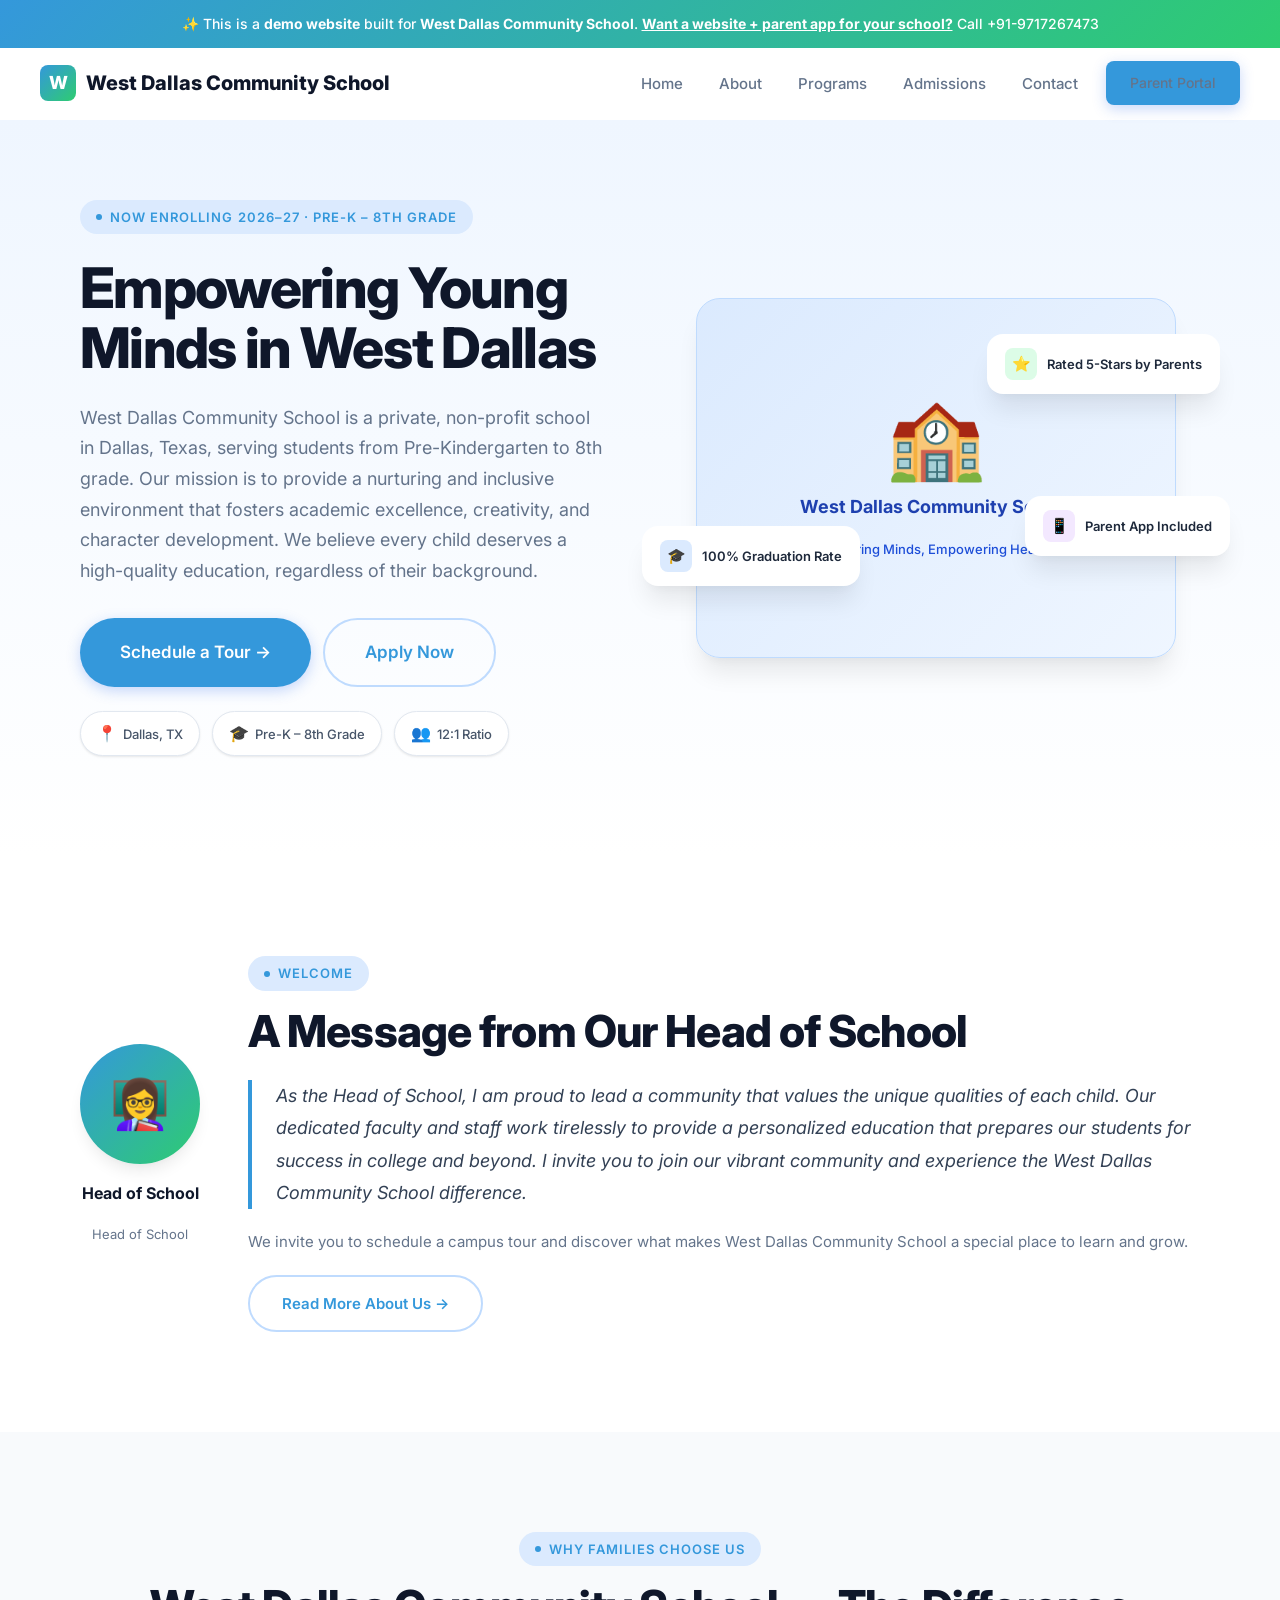
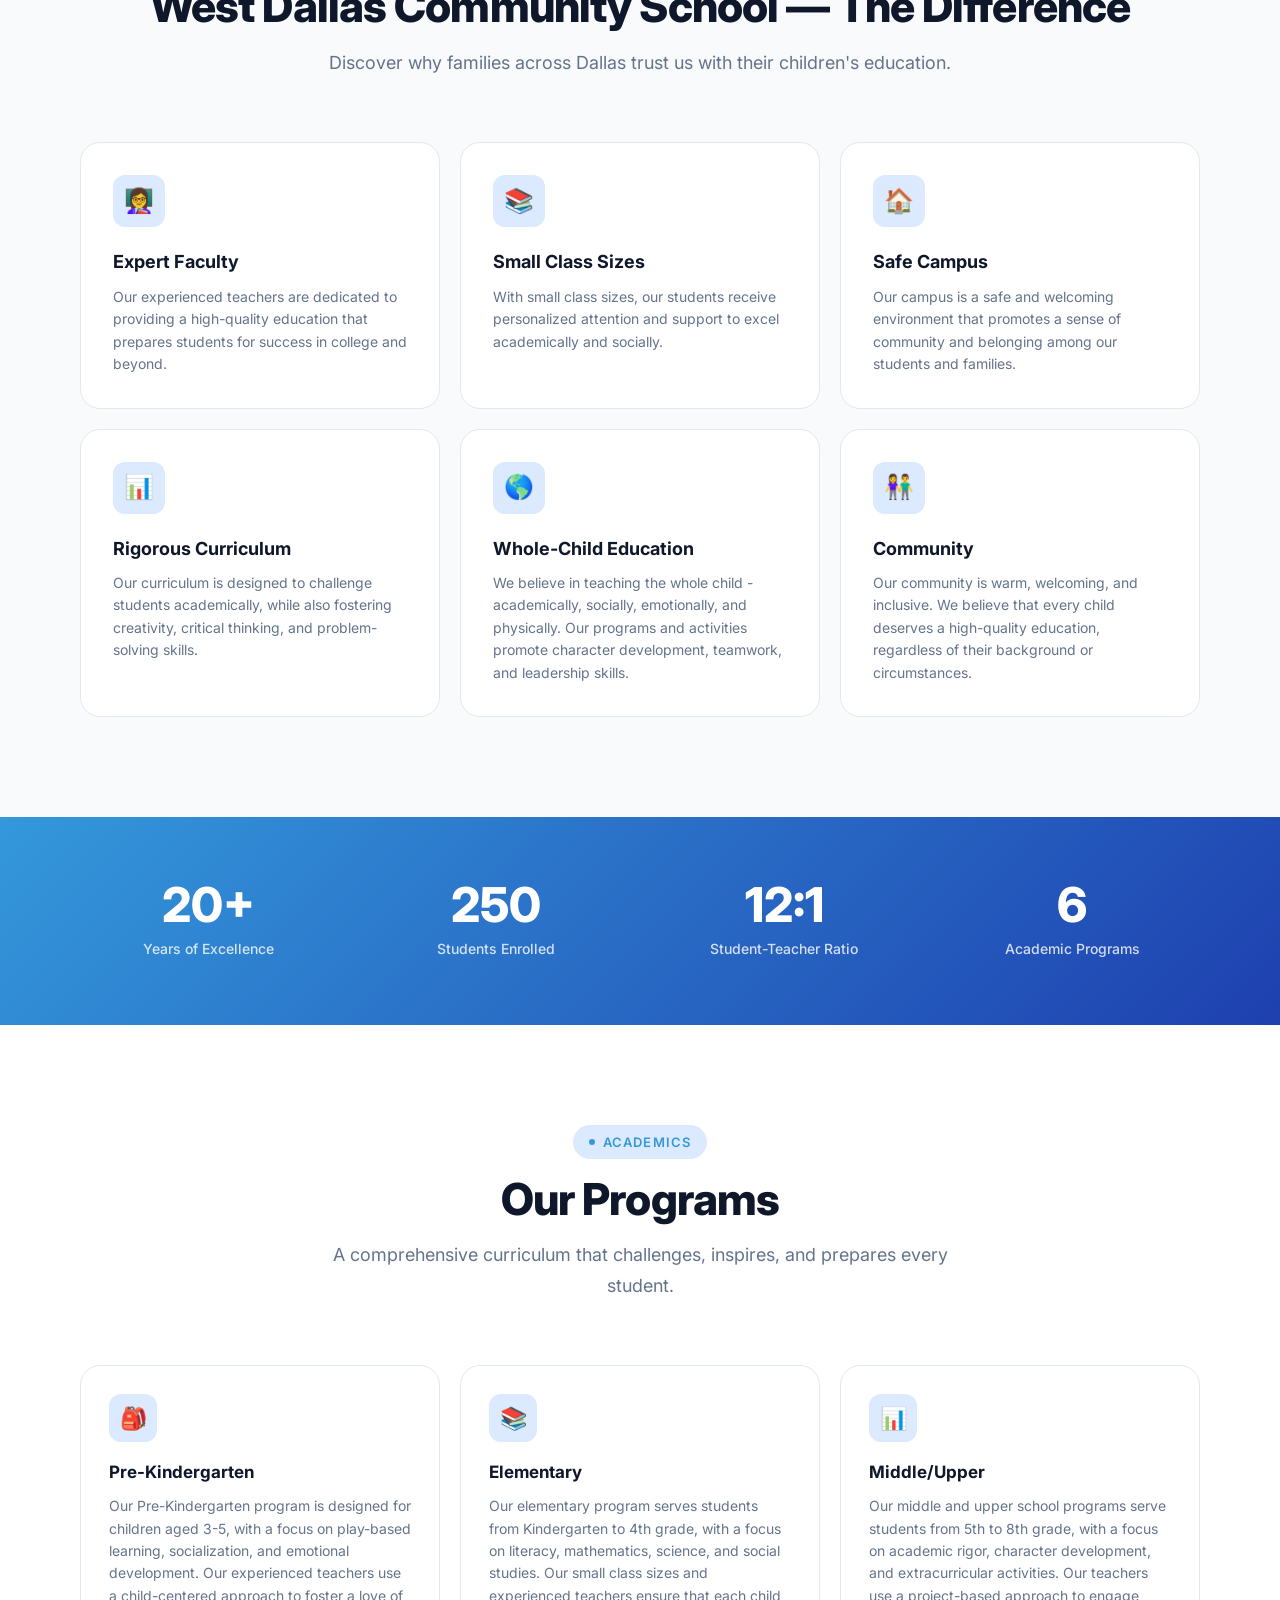
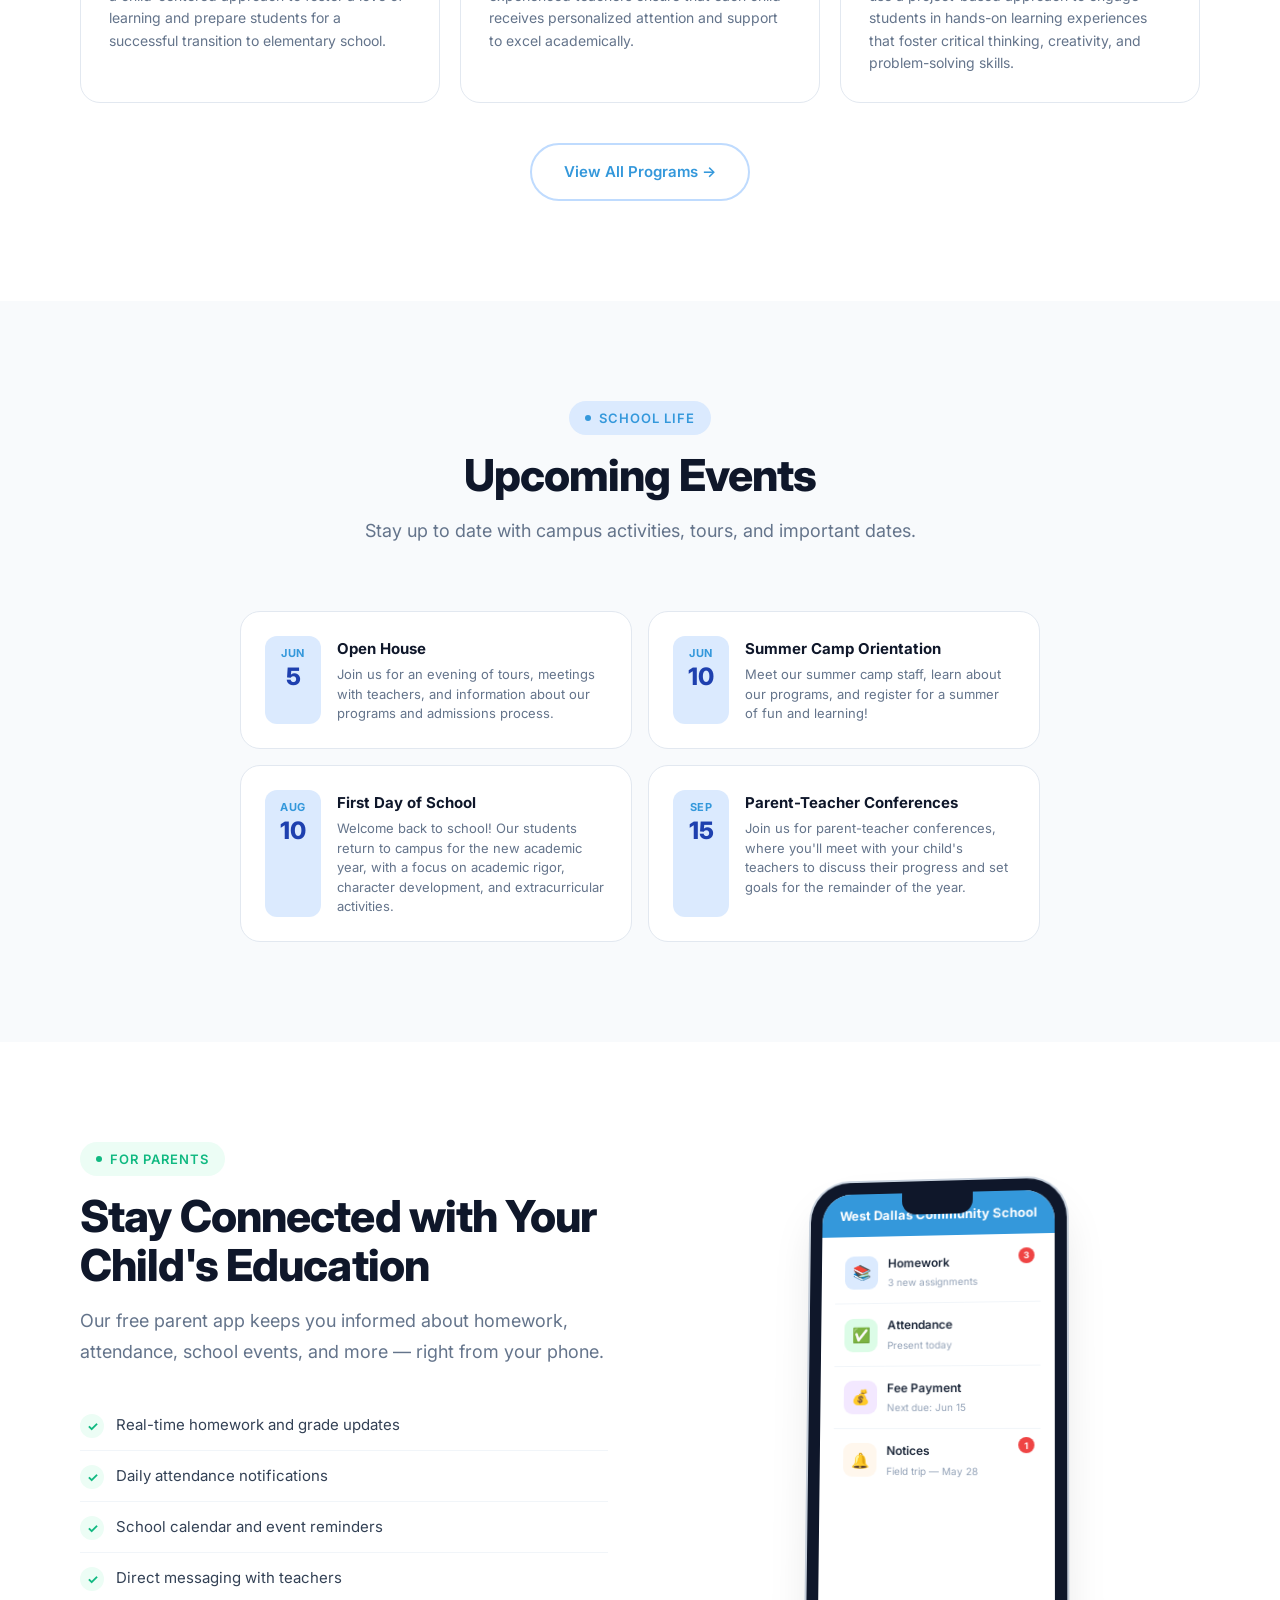
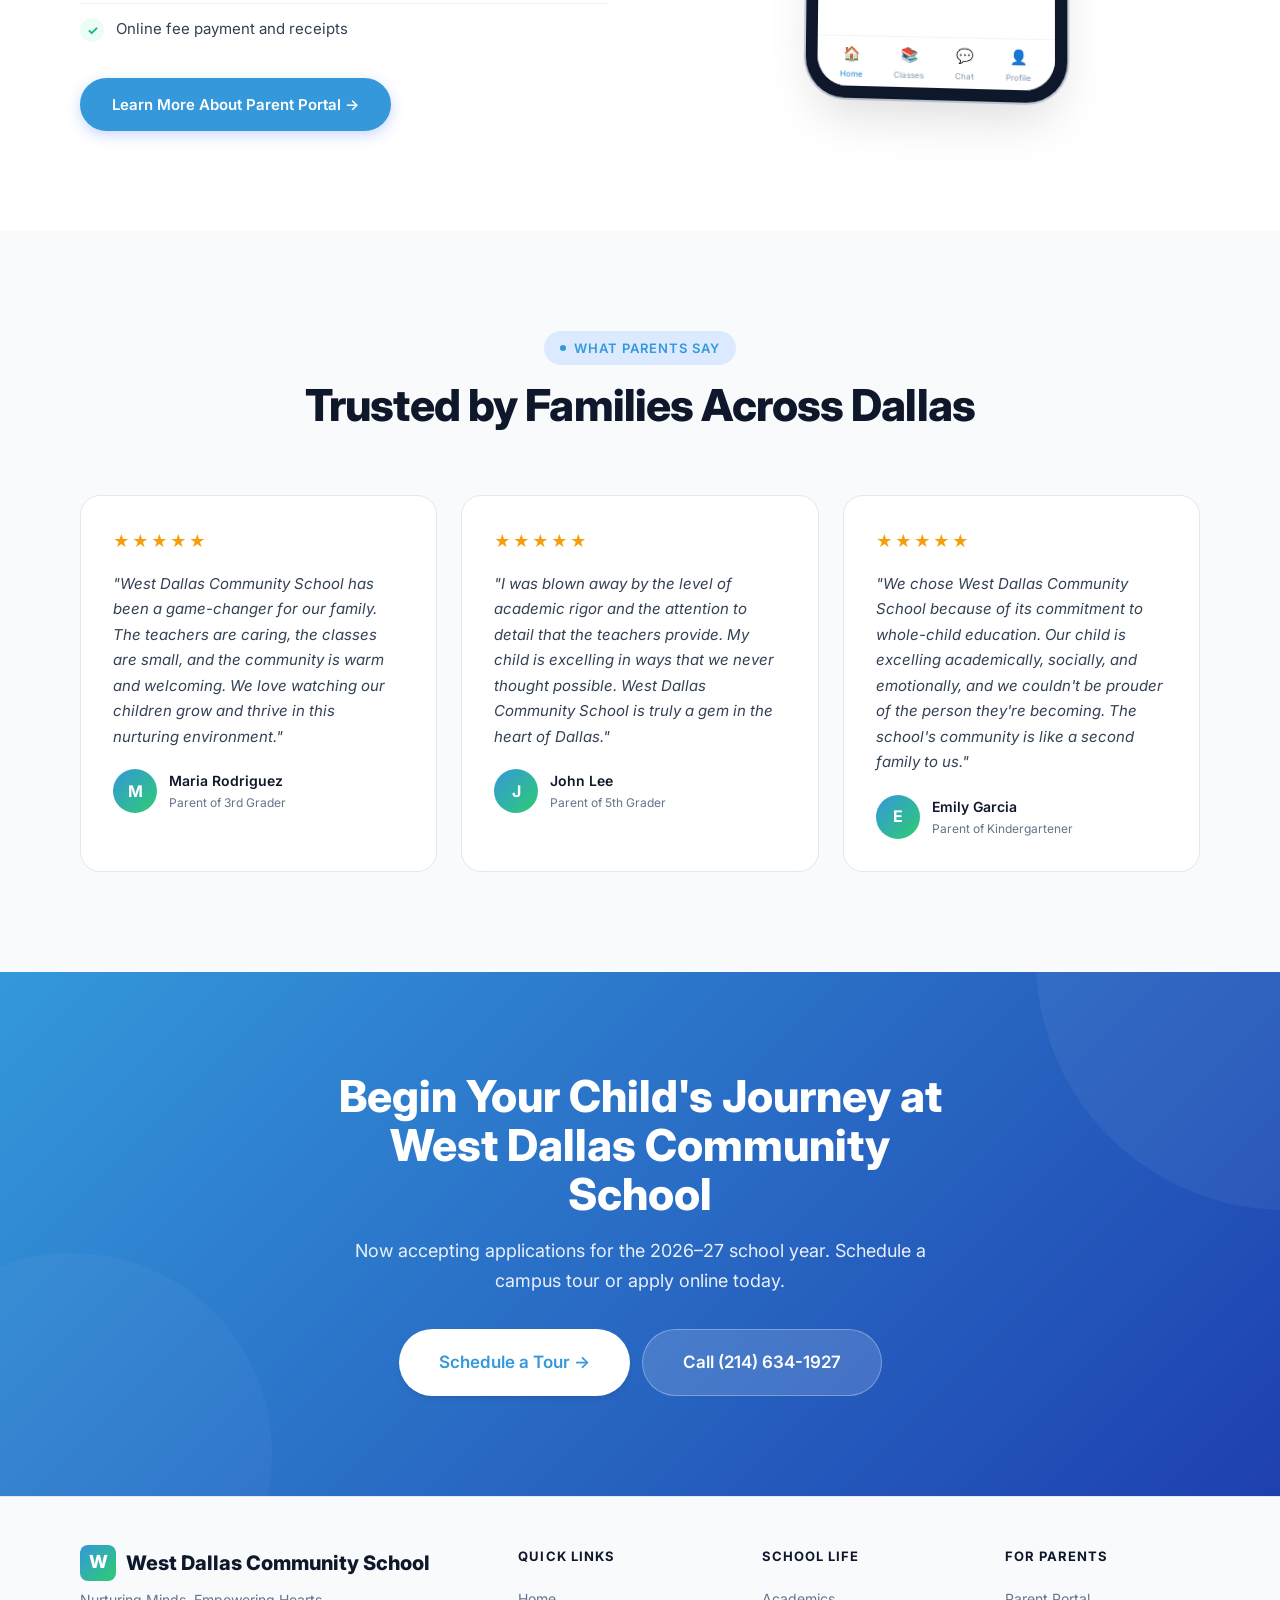
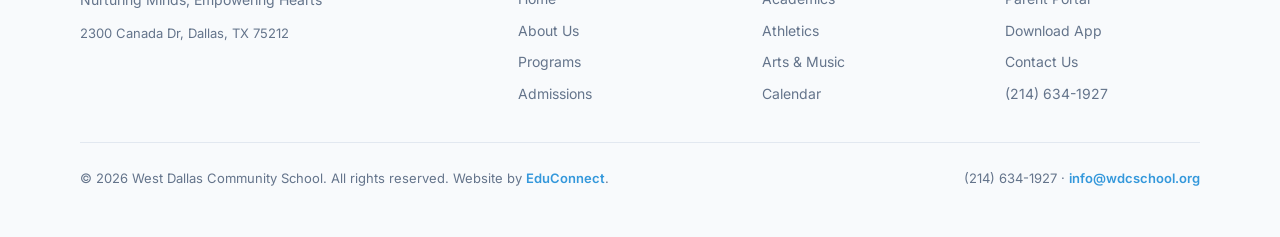
==== index.html @ 39713e59 "Initial demo site for West Dallas Community School" ====
<!DOCTYPE html><html lang="en"><head>
  <meta charset="UTF-8"><meta name="viewport" content="width=device-width,initial-scale=1.0">
  <title>Home — West Dallas Community School</title>
  <meta name="description" content="Home — West Dallas Community School, a premier school in Dallas, TX serving Pre-K – 8th Grade.">
  <meta property="og:title" content="Home — West Dallas Community School"><meta property="og:type" content="website">
  <link rel="preconnect" href="https://fonts.googleapis.com"><link rel="preconnect" href="https://fonts.gstatic.com" crossorigin>
  <link href="https://fonts.googleapis.com/css2?family=Inter:wght@400;500;600;700;800&display=swap" rel="stylesheet">
  <link rel="stylesheet" href="/styles.css"><script src="/main.js" defer></script>
</head><body><div class="demo-banner">
  ✨ This is a <strong>demo website</strong> built for <strong>West Dallas Community School</strong>.
  <a href="mailto:rajus9231@gmail.com">Want a website + parent app for your school?</a> Call +91-9717267473
</div>
<nav class="navbar">
  <a href="/" class="logo"><span class="logo-icon">W</span>West Dallas Community School</a>
  <div class="nav-links">
    <a href="/">Home</a>
    <a href="/about.html">About</a>
    <a href="/programs.html">Programs</a>
    <a href="/admissions.html">Admissions</a>
    <a href="/contact.html">Contact</a>
    <a href="/parents.html" class="btn btn-primary" style="padding:10px 24px;font-size:14px">Parent Portal</a>
  </div>
  <button class="hamburger" aria-label="Toggle menu"><span></span><span></span><span></span></button>
</nav><main>
<section class="hero"><div class="container"><div class="hero-inner">
  <div class="hero-content">
    <div class="badge animate-on-scroll mb-6">Now Enrolling 2026–27 · Pre-K – 8th Grade</div>
    <h1 class="heading-xl animate-on-scroll mb-6">Empowering Young Minds in West Dallas</h1>
    <p class="text-lg text-muted animate-on-scroll mb-8">West Dallas Community School is a private, non-profit school in Dallas, Texas, serving students from Pre-Kindergarten to 8th grade. Our mission is to provide a nurturing and inclusive environment that fosters academic excellence, creativity, and character development. We believe every child deserves a high-quality education, regardless of their background.</p>
    <div class="hero-actions animate-on-scroll">
      <a href="/admissions.html" class="btn btn-primary btn-lg">Schedule a Tour →</a>
      <a href="/admissions.html" class="btn btn-outline btn-lg">Apply Now</a>
    </div>
    <div class="hero-info-cards animate-on-scroll" style="margin-top:24px">
      <div class="info-chip"><span class="ic-icon">📍</span> Dallas, TX</div>
      <div class="info-chip"><span class="ic-icon">🎓</span> Pre-K – 8th Grade</div>
      <div class="info-chip"><span class="ic-icon">👥</span> 12:1 Ratio</div>
    </div>
  </div>
  <div class="hero-visual animate-on-scroll">
    <div class="school-illustration"><div class="school-illustration-inner">
      <div class="school-building">🏫</div><h3>West Dallas Community School</h3><p>Nurturing Minds, Empowering Hearts</p>
    </div></div>
    <div class="float-card card-1"><div class="fc-icon green">⭐</div>Rated 5-Stars by Parents</div>
    <div class="float-card card-2"><div class="fc-icon blue">🎓</div>100% Graduation Rate</div>
    <div class="float-card card-3"><div class="fc-icon purple">📱</div>Parent App Included</div>
  </div>
</div></div></section>

<section class="welcome-section section-padding"><div class="container"><div class="welcome-grid">
  <div class="principal-card animate-on-scroll">
    <div class="principal-avatar">👩‍🏫</div>
    <div class="principal-name">Head of School</div><div class="principal-title">Head of School</div>
  </div>
  <div class="welcome-text animate-on-scroll">
    <div class="badge mb-4">Welcome</div>
    <h2 class="heading-lg mb-6">A Message from Our Head of School</h2>
    <blockquote>As the Head of School, I am proud to lead a community that values the unique qualities of each child. Our dedicated faculty and staff work tirelessly to provide a personalized education that prepares our students for success in college and beyond. I invite you to join our vibrant community and experience the West Dallas Community School difference.</blockquote>
    <p>We invite you to schedule a campus tour and discover what makes West Dallas Community School a special place to learn and grow.</p>
    <a href="/about.html" class="btn btn-outline" style="margin-top:20px">Read More About Us →</a>
  </div>
</div></div></section>

<section class="features-section section-padding"><div class="container">
  <div class="text-center mb-16">
    <div class="badge animate-on-scroll mb-4">Why Families Choose Us</div>
    <h2 class="heading-lg animate-on-scroll mb-4">West Dallas Community School — The Difference</h2>
    <p class="text-lg text-muted max-w-lg mx-auto animate-on-scroll">Discover why families across Dallas trust us with their children's education.</p>
  </div>
  <div class="features-grid">
      <div class="feature-card animate-on-scroll stagger-1">
        <div class="feature-icon">👩‍🏫</div><h3>Expert Faculty</h3><p>Our experienced teachers are dedicated to providing a high-quality education that prepares students for success in college and beyond.</p>
      </div>
      <div class="feature-card animate-on-scroll stagger-2">
        <div class="feature-icon">📚</div><h3>Small Class Sizes</h3><p>With small class sizes, our students receive personalized attention and support to excel academically and socially.</p>
      </div>
      <div class="feature-card animate-on-scroll stagger-3">
        <div class="feature-icon">🏠</div><h3>Safe Campus</h3><p>Our campus is a safe and welcoming environment that promotes a sense of community and belonging among our students and families.</p>
      </div>
      <div class="feature-card animate-on-scroll stagger-4">
        <div class="feature-icon">📊</div><h3>Rigorous Curriculum</h3><p>Our curriculum is designed to challenge students academically, while also fostering creativity, critical thinking, and problem-solving skills.</p>
      </div>
      <div class="feature-card animate-on-scroll stagger-5">
        <div class="feature-icon">🌎</div><h3>Whole-Child Education</h3><p>We believe in teaching the whole child - academically, socially, emotionally, and physically. Our programs and activities promote character development, teamwork, and leadership skills.</p>
      </div>
      <div class="feature-card animate-on-scroll stagger-6">
        <div class="feature-icon">👫</div><h3>Community</h3><p>Our community is warm, welcoming, and inclusive. We believe that every child deserves a high-quality education, regardless of their background or circumstances.</p>
      </div></div>
</div></section>

<section class="stats-section"><div class="container"><div class="stats-grid">
  <div class="animate-on-scroll stagger-1"><div class="stat-value" data-count="20" data-suffix="+">0+</div><div class="stat-label">Years of Excellence</div></div>
  <div class="animate-on-scroll stagger-2"><div class="stat-value" data-count="250">0</div><div class="stat-label">Students Enrolled</div></div>
  <div class="animate-on-scroll stagger-3"><div class="stat-value">12:1</div><div class="stat-label">Student-Teacher Ratio</div></div>
  <div class="animate-on-scroll stagger-4"><div class="stat-value" data-count="6">0</div><div class="stat-label">Academic Programs</div></div>
</div></div></section>

<section class="programs-section section-padding"><div class="container">
  <div class="text-center mb-16">
    <div class="badge animate-on-scroll mb-4">Academics</div>
    <h2 class="heading-lg animate-on-scroll mb-4">Our Programs</h2>
    <p class="text-lg text-muted max-w-lg mx-auto animate-on-scroll">A comprehensive curriculum that challenges, inspires, and prepares every student.</p>
  </div>
  <div class="programs-grid">
      <div class="program-card animate-on-scroll stagger-1">
        <div class="program-icon">🎒</div><h3>Pre-Kindergarten</h3><p>Our Pre-Kindergarten program is designed for children aged 3-5, with a focus on play-based learning, socialization, and emotional development. Our experienced teachers use a child-centered approach to foster a love of learning and prepare students for a successful transition to elementary school.</p>
      </div>
      <div class="program-card animate-on-scroll stagger-2">
        <div class="program-icon">📚</div><h3>Elementary</h3><p>Our elementary program serves students from Kindergarten to 4th grade, with a focus on literacy, mathematics, science, and social studies. Our small class sizes and experienced teachers ensure that each child receives personalized attention and support to excel academically.</p>
      </div>
      <div class="program-card animate-on-scroll stagger-3">
        <div class="program-icon">📊</div><h3>Middle/Upper</h3><p>Our middle and upper school programs serve students from 5th to 8th grade, with a focus on academic rigor, character development, and extracurricular activities. Our teachers use a project-based approach to engage students in hands-on learning experiences that foster critical thinking, creativity, and problem-solving skills.</p>
      </div></div>
  <div class="text-center animate-on-scroll" style="margin-top:40px"><a href="/programs.html" class="btn btn-outline">View All Programs →</a></div>
</div></section>

<section class="events-section section-padding"><div class="container">
  <div class="text-center mb-16">
    <div class="badge animate-on-scroll mb-4">School Life</div>
    <h2 class="heading-lg animate-on-scroll mb-4">Upcoming Events</h2>
    <p class="text-lg text-muted max-w-lg mx-auto animate-on-scroll">Stay up to date with campus activities, tours, and important dates.</p>
  </div>
  <div class="events-grid"><div class="event-card animate-on-scroll stagger-1">
        <div class="event-date"><div class="month">Jun</div><div class="day">5</div></div>
        <div class="event-info"><h4>Open House</h4><p>Join us for an evening of tours, meetings with teachers, and information about our programs and admissions process.</p></div>
      </div><div class="event-card animate-on-scroll stagger-2">
        <div class="event-date"><div class="month">Jun</div><div class="day">10</div></div>
        <div class="event-info"><h4>Summer Camp Orientation</h4><p>Meet our summer camp staff, learn about our programs, and register for a summer of fun and learning!</p></div>
      </div><div class="event-card animate-on-scroll stagger-3">
        <div class="event-date"><div class="month">Aug</div><div class="day">10</div></div>
        <div class="event-info"><h4>First Day of School</h4><p>Welcome back to school! Our students return to campus for the new academic year, with a focus on academic rigor, character development, and extracurricular activities.</p></div>
      </div><div class="event-card animate-on-scroll stagger-4">
        <div class="event-date"><div class="month">Sep</div><div class="day">15</div></div>
        <div class="event-info"><h4>Parent-Teacher Conferences</h4><p>Join us for parent-teacher conferences, where you'll meet with your child's teachers to discuss their progress and set goals for the remainder of the year.</p></div>
      </div></div>
</div></section>

<section class="portal-section section-padding"><div class="container"><div class="portal-grid">
  <div>
    <div class="badge accent animate-on-scroll mb-4">For Parents</div>
    <h2 class="heading-lg animate-on-scroll mb-4">Stay Connected with Your Child's Education</h2>
    <p class="text-lg text-muted animate-on-scroll mb-8">Our free parent app keeps you informed about homework, attendance, school events, and more — right from your phone.</p>
    <ul class="portal-features animate-on-scroll">
      <li><span class="pf-icon">✓</span>Real-time homework and grade updates</li>
      <li><span class="pf-icon">✓</span>Daily attendance notifications</li>
      <li><span class="pf-icon">✓</span>School calendar and event reminders</li>
      <li><span class="pf-icon">✓</span>Direct messaging with teachers</li>
      <li><span class="pf-icon">✓</span>Online fee payment and receipts</li>
    </ul>
    <a href="/parents.html" class="btn btn-primary animate-on-scroll" style="margin-top:24px">Learn More About Parent Portal →</a>
  </div>
  <div class="animate-on-scroll" style="display:flex;justify-content:center">
    <div class="phone-mockup"><div class="phone-screen">
      <div class="phone-status-bar">West Dallas Community School</div>
      <div class="phone-screen-content">
        <div class="phone-nav-item"><div class="phone-nav-icon blue">📚</div><div><div class="phone-nav-label">Homework</div><div class="phone-nav-sub">3 new assignments</div></div><div class="phone-badge">3</div></div>
        <div class="phone-nav-item"><div class="phone-nav-icon green">✅</div><div><div class="phone-nav-label">Attendance</div><div class="phone-nav-sub">Present today</div></div></div>
        <div class="phone-nav-item"><div class="phone-nav-icon purple">💰</div><div><div class="phone-nav-label">Fee Payment</div><div class="phone-nav-sub">Next due: Jun 15</div></div></div>
        <div class="phone-nav-item"><div class="phone-nav-icon orange">🔔</div><div><div class="phone-nav-label">Notices</div><div class="phone-nav-sub">Field trip — May 28</div></div><div class="phone-badge">1</div></div>
      </div>
      <div class="phone-bottom-bar">
        <div class="phone-tab active"><div style="font-size:14px">🏠</div>Home</div>
        <div class="phone-tab"><div style="font-size:14px">📚</div>Classes</div>
        <div class="phone-tab"><div style="font-size:14px">💬</div>Chat</div>
        <div class="phone-tab"><div style="font-size:14px">👤</div>Profile</div>
      </div>
    </div></div>
  </div>
</div></div></section>

<section class="testimonials-section section-padding"><div class="container">
  <div class="text-center mb-16">
    <div class="badge animate-on-scroll mb-4">What Parents Say</div>
    <h2 class="heading-lg animate-on-scroll mb-4">Trusted by Families Across Dallas</h2>
  </div>
  <div class="testimonials-grid">
      <div class="testimonial-card animate-on-scroll stagger-1">
        <div class="stars"><span class="star">★</span><span class="star">★</span><span class="star">★</span><span class="star">★</span><span class="star">★</span></div>
        <p class="testimonial-text">"West Dallas Community School has been a game-changer for our family. The teachers are caring, the classes are small, and the community is warm and welcoming. We love watching our children grow and thrive in this nurturing environment."</p>
        <div class="testimonial-author"><div class="author-avatar">M</div>
        <div class="author-info"><div class="author-name">Maria Rodriguez</div><div class="author-role">Parent of 3rd Grader</div></div></div>
      </div>
      <div class="testimonial-card animate-on-scroll stagger-2">
        <div class="stars"><span class="star">★</span><span class="star">★</span><span class="star">★</span><span class="star">★</span><span class="star">★</span></div>
        <p class="testimonial-text">"I was blown away by the level of academic rigor and the attention to detail that the teachers provide. My child is excelling in ways that we never thought possible. West Dallas Community School is truly a gem in the heart of Dallas."</p>
        <div class="testimonial-author"><div class="author-avatar">J</div>
        <div class="author-info"><div class="author-name">John Lee</div><div class="author-role">Parent of 5th Grader</div></div></div>
      </div>
      <div class="testimonial-card animate-on-scroll stagger-3">
        <div class="stars"><span class="star">★</span><span class="star">★</span><span class="star">★</span><span class="star">★</span><span class="star">★</span></div>
        <p class="testimonial-text">"We chose West Dallas Community School because of its commitment to whole-child education. Our child is excelling academically, socially, and emotionally, and we couldn't be prouder of the person they're becoming. The school's community is like a second family to us."</p>
        <div class="testimonial-author"><div class="author-avatar">E</div>
        <div class="author-info"><div class="author-name">Emily Garcia</div><div class="author-role">Parent of Kindergartener</div></div></div>
      </div></div>
</div></section>

<section class="cta-section"><div class="container"><div class="cta-content animate-on-scroll">
  <h2>Begin Your Child's Journey at West Dallas Community School</h2>
  <p>Now accepting applications for the 2026–27 school year. Schedule a campus tour or apply online today.</p>
  <div class="cta-actions">
    <a href="/admissions.html" class="btn btn-white btn-lg">Schedule a Tour →</a>
    <a href="tel:(214) 634-1927" class="btn btn-lg" style="background:rgba(255,255,255,.15);color:white;border:1px solid rgba(255,255,255,.3)">Call (214) 634-1927</a>
  </div>
</div></div></section>
</main><footer class="footer">
  <div class="container">
    <div class="footer-grid">
      <div class="footer-brand">
        <div class="logo" style="margin-bottom:8px"><span class="logo-icon">W</span>West Dallas Community School</div>
        <p>Nurturing Minds, Empowering Hearts</p>
        <p style="margin-top:12px;font-size:13px">2300 Canada Dr, Dallas, TX 75212</p>
      </div>
      <div class="footer-col"><h4>Quick Links</h4><a href="/">Home</a><a href="/about.html">About Us</a><a href="/programs.html">Programs</a><a href="/admissions.html">Admissions</a></div>
      <div class="footer-col"><h4>School Life</h4><a href="/programs.html">Academics</a><a href="/programs.html">Athletics</a><a href="/programs.html">Arts &amp; Music</a><a href="/contact.html">Calendar</a></div>
      <div class="footer-col"><h4>For Parents</h4><a href="/parents.html">Parent Portal</a><a href="/parents.html">Download App</a><a href="/contact.html">Contact Us</a><a href="tel:(214) 634-1927">(214) 634-1927</a></div>
    </div>
    <div class="footer-bottom">
      <p>&copy; 2026 West Dallas Community School. All rights reserved. Website by <a href="mailto:rajus9231@gmail.com">EduConnect</a>.</p>
      <p>(214) 634-1927 &middot; <a href="mailto:info@wdcschool.org">info@wdcschool.org</a></p>
    </div>
  </div>
</footer></body></html>
---- styles.css ----
/* ===== DESIGN SYSTEM — LIGHT PROFESSIONAL ===== */
:root{
  --primary:#3498db;--primary-50:#eff6ff;--primary-100:#dbeafe;--primary-200:#bfdbfe;
  --primary-500:#3498db;--primary-600:#1d4ed8;--primary-700:#1e40af;
  --secondary:#2ecc71;--accent:#10b981;--accent-50:#ecfdf5;
  --white:#fff;--gray-50:#f8fafc;--gray-100:#f1f5f9;--gray-200:#e2e8f0;--gray-300:#cbd5e1;
  --gray-400:#94a3b8;--gray-500:#64748b;--gray-600:#475569;--gray-700:#334155;
  --gray-800:#1e293b;--gray-900:#0f172a;
  --bg:var(--white);--bg-alt:var(--gray-50);--text:var(--gray-700);
  --text-heading:var(--gray-900);--text-muted:var(--gray-500);--border:var(--gray-200);
  --shadow-sm:0 1px 3px rgba(0,0,0,.06),0 1px 2px rgba(0,0,0,.04);
  --shadow-md:0 4px 6px -1px rgba(0,0,0,.07),0 2px 4px -2px rgba(0,0,0,.05);
  --shadow-lg:0 10px 15px -3px rgba(0,0,0,.08),0 4px 6px -4px rgba(0,0,0,.04);
  --shadow-xl:0 20px 25px -5px rgba(0,0,0,.08),0 8px 10px -6px rgba(0,0,0,.04);
  --shadow-2xl:0 25px 50px -12px rgba(0,0,0,.15);
  --shadow-primary:0 4px 14px rgba(37,99,235,.25);
  --radius-sm:8px;--radius-md:12px;--radius-lg:16px;--radius-xl:20px;--radius-2xl:24px;--radius-full:9999px;
  --font:'Inter',-apple-system,BlinkMacSystemFont,'Segoe UI',sans-serif;
}
*,*::before,*::after{margin:0;padding:0;box-sizing:border-box}
html{scroll-behavior:smooth;-webkit-font-smoothing:antialiased}
body{font-family:var(--font);background:var(--bg);color:var(--text);line-height:1.7;overflow-x:hidden;font-size:16px}
a{color:inherit;text-decoration:none}img{max-width:100%;display:block}button{font-family:inherit;cursor:pointer}
.container{max-width:1200px;margin:0 auto;padding:0 24px}
@media(min-width:768px){.container{padding:0 40px}}
.section-padding{padding:80px 0}
@media(min-width:768px){.section-padding{padding:100px 0}}
.badge{display:inline-flex;align-items:center;gap:8px;padding:6px 16px;font-size:13px;font-weight:600;text-transform:uppercase;letter-spacing:.08em;border-radius:var(--radius-full);background:var(--primary-100);color:var(--primary)}
.badge::before{content:'';width:6px;height:6px;border-radius:50%;background:var(--primary);animation:pulse 2s infinite}
.badge.accent{background:var(--accent-50);color:var(--accent)}.badge.accent::before{background:var(--accent)}
.heading-xl{font-size:clamp(32px,5vw,56px);font-weight:800;line-height:1.08;letter-spacing:-.03em;color:var(--text-heading)}
.heading-lg{font-size:clamp(28px,4vw,44px);font-weight:800;line-height:1.12;letter-spacing:-.02em;color:var(--text-heading)}
.heading-md{font-size:clamp(22px,3vw,32px);font-weight:700;line-height:1.2;color:var(--text-heading)}
.heading-sm{font-size:20px;font-weight:700;line-height:1.3;color:var(--text-heading)}
.text-lg{font-size:18px;line-height:1.7;color:var(--text)}
.text-base{font-size:16px;line-height:1.7;color:var(--text)}
.text-sm{font-size:14px;line-height:1.6;color:var(--text-muted)}
.text-center{text-align:center}.text-muted{color:var(--text-muted)}
.gradient-text{background:linear-gradient(135deg,var(--primary),var(--secondary));-webkit-background-clip:text;-webkit-text-fill-color:transparent;background-clip:text}
.max-w-lg{max-width:640px}.mx-auto{margin-left:auto;margin-right:auto}
.mb-4{margin-bottom:16px}.mb-6{margin-bottom:24px}.mb-8{margin-bottom:32px}
.mb-12{margin-bottom:48px}.mb-16{margin-bottom:64px}
.btn{display:inline-flex;align-items:center;justify-content:center;gap:8px;padding:14px 32px;font-size:15px;font-weight:600;border-radius:var(--radius-full);border:none;cursor:pointer;transition:all .25s cubic-bezier(.4,0,.2,1);text-decoration:none;white-space:nowrap}
.btn-primary{background:var(--primary);color:var(--white);box-shadow:var(--shadow-primary)}
.btn-primary:hover{background:var(--primary-600);transform:translateY(-2px);box-shadow:0 8px 24px rgba(37,99,235,.3)}
.btn-lg{padding:18px 40px;font-size:17px}
.btn-outline{background:transparent;color:var(--primary);border:2px solid var(--primary-200)}
.btn-outline:hover{background:var(--primary-50);border-color:var(--primary);transform:translateY(-2px)}
.btn-white{background:var(--white);color:var(--primary);box-shadow:var(--shadow-md)}
.btn-white:hover{transform:translateY(-2px);box-shadow:var(--shadow-lg)}
.demo-banner{background:linear-gradient(135deg,var(--primary),var(--secondary));color:var(--white);text-align:center;padding:12px 24px;font-size:14px;font-weight:500;position:relative;z-index:200}
.demo-banner strong{font-weight:700}.demo-banner a{color:var(--white);text-decoration:underline;font-weight:700}
.navbar{position:sticky;top:0;z-index:100;display:flex;justify-content:space-between;align-items:center;padding:0 24px;height:72px;background:rgba(255,255,255,.92);backdrop-filter:blur(20px) saturate(180%);border-bottom:1px solid transparent;transition:all .3s ease}
@media(min-width:768px){.navbar{padding:0 40px}}
.navbar.scrolled{border-bottom-color:var(--border);box-shadow:var(--shadow-sm)}
.logo{display:flex;align-items:center;gap:10px;font-size:18px;font-weight:800;color:var(--text-heading)}
@media(min-width:768px){.logo{font-size:20px}}
.logo-icon{width:36px;height:36px;border-radius:var(--radius-sm);background:linear-gradient(135deg,var(--primary),var(--secondary));display:flex;align-items:center;justify-content:center;color:white;font-size:18px;font-weight:800}
.nav-links{display:flex;gap:4px;align-items:center}
.nav-links a{padding:8px 16px;font-size:15px;font-weight:500;color:var(--text-muted);border-radius:var(--radius-sm);transition:all .2s ease}
.nav-links a:hover{color:var(--text-heading);background:var(--gray-50)}
.nav-links .btn{margin-left:8px}
.hamburger{display:none;background:none;border:none;padding:8px;min-height:44px;min-width:44px;flex-direction:column;justify-content:center;align-items:center}
.hamburger span{display:block;width:22px;height:2px;background:var(--gray-700);margin:3px 0;transition:all .3s ease;border-radius:2px}
.hamburger.active span:nth-child(1){transform:rotate(45deg) translate(4px,4px)}
.hamburger.active span:nth-child(2){opacity:0}
.hamburger.active span:nth-child(3){transform:rotate(-45deg) translate(4px,-4px)}
@media(max-width:768px){.hamburger{display:flex}.nav-links{display:none;position:fixed;top:72px;left:0;right:0;bottom:0;background:var(--white);flex-direction:column;align-items:center;justify-content:center;gap:16px;z-index:200}.nav-links.open{display:flex}.nav-links a{font-size:18px;padding:12px 24px}}
.hero{position:relative;overflow:hidden;background:linear-gradient(180deg,var(--primary-50) 0%,var(--white) 100%)}
.hero-inner{display:grid;grid-template-columns:1fr;gap:48px;align-items:center;padding:60px 0 80px}
@media(min-width:1024px){.hero-inner{grid-template-columns:1fr 1fr;gap:64px;padding:80px 0 100px}}
.hero-content{max-width:560px}
@media(max-width:1023px){.hero-content{text-align:center;margin:0 auto}}
.hero-actions{display:flex;gap:12px;flex-wrap:wrap}
@media(max-width:1023px){.hero-actions{justify-content:center}}
.hero-visual{display:flex;justify-content:center;align-items:center;position:relative}
.school-illustration{position:relative;width:100%;max-width:480px;aspect-ratio:4/3;border-radius:var(--radius-2xl);overflow:hidden;background:linear-gradient(135deg,var(--primary-100),var(--primary-50));border:1px solid var(--primary-200);box-shadow:var(--shadow-xl)}
.school-illustration-inner{width:100%;height:100%;display:flex;flex-direction:column;align-items:center;justify-content:center;gap:16px;padding:32px}
.school-building{font-size:80px;line-height:1}
.school-illustration h3{font-size:18px;font-weight:700;color:var(--primary-700);text-align:center}
.school-illustration p{font-size:13px;color:var(--primary-600);text-align:center;font-weight:500}
.hero-info-cards{display:flex;gap:12px;flex-wrap:wrap;margin-top:20px}
@media(max-width:1023px){.hero-info-cards{justify-content:center}}
.info-chip{display:flex;align-items:center;gap:6px;padding:8px 16px;background:var(--white);border:1px solid var(--border);border-radius:var(--radius-full);font-size:13px;font-weight:500;color:var(--gray-600);box-shadow:var(--shadow-sm)}
.info-chip .ic-icon{font-size:16px}
.float-card{position:absolute;background:var(--white);border-radius:var(--radius-lg);box-shadow:var(--shadow-xl);padding:14px 18px;display:flex;align-items:center;gap:10px;font-size:13px;font-weight:600;color:var(--gray-800);animation:float-gentle 4s ease-in-out infinite;z-index:5;white-space:nowrap}
.float-card.card-1{top:10%;right:-20px;animation-delay:0s}
.float-card.card-2{bottom:20%;left:-30px;animation-delay:1.5s}
.float-card.card-3{top:55%;right:-30px;animation-delay:3s}
.float-card .fc-icon{width:32px;height:32px;border-radius:8px;display:flex;align-items:center;justify-content:center;font-size:15px}
.float-card .fc-icon.green{background:#dcfce7;color:#16a34a}
.float-card .fc-icon.blue{background:var(--primary-100);color:var(--primary)}
.float-card .fc-icon.purple{background:#f3e8ff;color:#9333ea}
.welcome-section{background:var(--white)}
.welcome-grid{display:grid;grid-template-columns:1fr;gap:40px;align-items:center}
@media(min-width:768px){.welcome-grid{grid-template-columns:auto 1fr;gap:48px}}
.principal-card{display:flex;flex-direction:column;align-items:center;text-align:center;gap:16px}
.principal-avatar{width:120px;height:120px;border-radius:50%;background:linear-gradient(135deg,var(--primary),var(--secondary));display:flex;align-items:center;justify-content:center;font-size:48px;color:white;box-shadow:var(--shadow-lg)}
.principal-name{font-size:16px;font-weight:700;color:var(--text-heading)}
.principal-title{font-size:13px;color:var(--text-muted)}
.welcome-text blockquote{font-size:18px;font-style:italic;color:var(--text);line-height:1.8;border-left:4px solid var(--primary);padding-left:24px;margin-bottom:20px}
.welcome-text p{font-size:15px;color:var(--text-muted);line-height:1.7}
.features-section{background:var(--bg-alt)}
.features-grid{display:grid;grid-template-columns:1fr;gap:20px}
@media(min-width:640px){.features-grid{grid-template-columns:repeat(2,1fr)}}
@media(min-width:1024px){.features-grid{grid-template-columns:repeat(3,1fr)}}
.feature-card{position:relative;padding:32px;border-radius:var(--radius-xl);background:var(--white);border:1px solid var(--border);transition:all .3s ease;overflow:hidden}
.feature-card:hover{transform:translateY(-4px);box-shadow:var(--shadow-lg);border-color:var(--primary-200)}
.feature-icon{width:52px;height:52px;border-radius:var(--radius-md);background:var(--primary-100);display:flex;align-items:center;justify-content:center;margin-bottom:20px;font-size:24px;transition:transform .3s ease}
.feature-card:hover .feature-icon{transform:scale(1.1)}
.feature-card h3{font-size:18px;font-weight:700;color:var(--text-heading);margin-bottom:8px}
.feature-card p{font-size:14px;color:var(--text-muted);line-height:1.6}
.programs-section{background:var(--white)}
.programs-grid{display:grid;grid-template-columns:1fr;gap:20px}
@media(min-width:640px){.programs-grid{grid-template-columns:repeat(2,1fr)}}
@media(min-width:1024px){.programs-grid{grid-template-columns:repeat(3,1fr)}}
.program-card{padding:28px;border-radius:var(--radius-xl);background:var(--white);border:1px solid var(--border);transition:all .3s ease;position:relative;overflow:hidden}
.program-card::before{content:'';position:absolute;top:0;left:0;right:0;height:3px;background:linear-gradient(90deg,var(--primary),var(--secondary));transform:scaleX(0);transform-origin:left;transition:transform .3s ease}
.program-card:hover{transform:translateY(-4px);box-shadow:var(--shadow-lg);border-color:var(--primary-200)}
.program-card:hover::before{transform:scaleX(1)}
.program-icon{width:48px;height:48px;border-radius:var(--radius-md);background:var(--primary-100);display:flex;align-items:center;justify-content:center;margin-bottom:16px;font-size:22px}
.program-card h3{font-size:17px;font-weight:700;color:var(--text-heading);margin-bottom:8px}
.program-card p{font-size:14px;color:var(--text-muted);line-height:1.6}
.stats-section{background:linear-gradient(135deg,var(--primary),var(--primary-700));color:var(--white);padding:64px 0}
.stats-grid{display:grid;grid-template-columns:repeat(2,1fr);gap:32px;text-align:center}
@media(min-width:768px){.stats-grid{grid-template-columns:repeat(4,1fr)}}
.stat-value{font-size:clamp(32px,4vw,48px);font-weight:800;line-height:1}
.stat-label{font-size:14px;opacity:.8;margin-top:8px;font-weight:500}
.events-section{background:var(--bg-alt)}
.events-grid{display:grid;grid-template-columns:1fr;gap:16px;max-width:800px;margin:0 auto}
@media(min-width:640px){.events-grid{grid-template-columns:repeat(2,1fr)}}
.event-card{display:flex;gap:16px;padding:24px;border-radius:var(--radius-xl);background:var(--white);border:1px solid var(--border);transition:all .3s ease}
.event-card:hover{box-shadow:var(--shadow-md);border-color:var(--primary-200)}
.event-date{min-width:56px;text-align:center;padding:8px;border-radius:var(--radius-md);background:var(--primary-100)}
.event-date .month{font-size:11px;font-weight:700;text-transform:uppercase;color:var(--primary);letter-spacing:.05em}
.event-date .day{font-size:24px;font-weight:800;color:var(--primary-700);line-height:1.2}
.event-info h4{font-size:15px;font-weight:700;color:var(--text-heading);margin-bottom:4px}
.event-info p{font-size:13px;color:var(--text-muted);line-height:1.5}
.portal-section{background:var(--white)}
.portal-grid{display:grid;grid-template-columns:1fr;gap:48px;align-items:center}
@media(min-width:1024px){.portal-grid{grid-template-columns:1fr 1fr;gap:64px}}
.phone-mockup{position:relative;width:260px;height:520px;background:var(--gray-900);border-radius:40px;padding:12px;box-shadow:var(--shadow-2xl),0 0 0 2px var(--gray-300);margin:0 auto;transform:perspective(1000px) rotateY(-6deg) rotateX(3deg)}
.phone-mockup::before{content:'';position:absolute;top:12px;left:50%;transform:translateX(-50%);width:72px;height:22px;background:var(--gray-900);border-radius:0 0 14px 14px;z-index:10}
.phone-screen{width:100%;height:100%;background:var(--white);border-radius:30px;overflow:hidden;position:relative}
.phone-screen-content{padding:50px 14px 14px;font-size:12px;color:var(--gray-700)}
.phone-status-bar{position:absolute;top:0;left:0;right:0;height:44px;background:var(--primary);display:flex;align-items:center;justify-content:center;color:white;font-weight:700;font-size:13px;border-radius:18px 18px 0 0}
.phone-nav-item{display:flex;align-items:center;gap:10px;padding:12px 10px;border-bottom:1px solid var(--gray-100);position:relative}
.phone-nav-item:last-child{border-bottom:none}
.phone-nav-icon{width:34px;height:34px;border-radius:9px;display:flex;align-items:center;justify-content:center;font-size:15px;flex-shrink:0}
.phone-nav-icon.blue{background:var(--primary-100);color:var(--primary)}
.phone-nav-icon.green{background:#dcfce7;color:#16a34a}
.phone-nav-icon.purple{background:#f3e8ff;color:#9333ea}
.phone-nav-icon.orange{background:#fff7ed;color:#ea580c}
.phone-nav-label{font-weight:600;font-size:12px;color:var(--gray-800)}
.phone-nav-sub{font-size:10px;color:var(--gray-400);margin-top:1px}
.phone-badge{position:absolute;top:8px;right:6px;min-width:16px;height:16px;border-radius:8px;background:#ef4444;color:white;font-size:9px;font-weight:700;display:flex;align-items:center;justify-content:center;padding:0 4px}
.phone-bottom-bar{position:absolute;bottom:0;left:0;right:0;height:50px;background:var(--white);border-top:1px solid var(--gray-100);display:flex;align-items:center;justify-content:space-around;padding:0 8px;border-radius:0 0 18px 18px}
.phone-tab{display:flex;flex-direction:column;align-items:center;gap:2px;font-size:8px;color:var(--gray-400);font-weight:500}
.phone-tab.active{color:var(--primary)}
.portal-features{list-style:none;padding:0}
.portal-features li{display:flex;align-items:flex-start;gap:12px;padding:12px 0;border-bottom:1px solid var(--gray-100);font-size:15px;color:var(--text)}
.portal-features li:last-child{border-bottom:none}
.portal-features .pf-icon{width:24px;height:24px;border-radius:50%;background:var(--accent-50);color:var(--accent);display:flex;align-items:center;justify-content:center;flex-shrink:0;margin-top:2px;font-size:13px;font-weight:700}
.testimonials-section{background:var(--bg-alt)}
.testimonials-grid{display:grid;grid-template-columns:1fr;gap:24px}
@media(min-width:768px){.testimonials-grid{grid-template-columns:repeat(3,1fr)}}
.testimonial-card{padding:32px;border-radius:var(--radius-xl);background:var(--white);border:1px solid var(--border);transition:all .3s ease}
.testimonial-card:hover{box-shadow:var(--shadow-lg);transform:translateY(-4px)}
.stars{display:flex;gap:2px;margin-bottom:16px}.star{color:#f59e0b;font-size:16px}
.testimonial-text{font-size:15px;color:var(--text);line-height:1.7;margin-bottom:20px;font-style:italic}
.testimonial-author{display:flex;align-items:center;gap:12px}
.author-avatar{width:44px;height:44px;border-radius:50%;background:linear-gradient(135deg,var(--primary),var(--secondary));display:flex;align-items:center;justify-content:center;font-weight:700;color:var(--white);font-size:16px;flex-shrink:0}
.author-info .author-name{font-weight:600;font-size:14px;color:var(--text-heading)}
.author-info .author-role{font-size:12px;color:var(--text-muted)}
.cta-section{background:linear-gradient(135deg,var(--primary),var(--primary-700));color:var(--white);text-align:center;position:relative;overflow:hidden;padding:80px 0}
@media(min-width:768px){.cta-section{padding:100px 0}}
.cta-section::before{content:'';position:absolute;top:-50%;right:-20%;width:500px;height:500px;border-radius:50%;background:rgba(255,255,255,.05)}
.cta-section::after{content:'';position:absolute;bottom:-30%;left:-10%;width:400px;height:400px;border-radius:50%;background:rgba(255,255,255,.03)}
.cta-content{position:relative;z-index:1;max-width:640px;margin:0 auto}
.cta-content h2{font-size:clamp(28px,4vw,44px);font-weight:800;margin-bottom:16px;line-height:1.12}
.cta-content p{font-size:18px;opacity:.9;margin-bottom:32px;line-height:1.7}
.cta-actions{display:flex;gap:12px;justify-content:center;flex-wrap:wrap}
.page-hero{padding:100px 0 60px;background:linear-gradient(180deg,var(--primary-50) 0%,var(--white) 100%);text-align:center;position:relative}
@media(min-width:768px){.page-hero{padding:120px 0 70px}}
.content-section{padding:64px 0}.content-section .container{max-width:800px}
.content-section p{font-size:16px;color:var(--text);line-height:1.9;margin-bottom:24px}
.content-section p:last-child{margin-bottom:0}
.contact-grid{display:grid;grid-template-columns:1fr;gap:32px}
@media(min-width:768px){.contact-grid{grid-template-columns:1fr 1fr;gap:40px}}
.contact-info-card{padding:32px;border-radius:var(--radius-xl);background:var(--white);border:1px solid var(--border)}
.contact-item{display:flex;align-items:flex-start;gap:14px;margin-bottom:24px}
.contact-item:last-child{margin-bottom:0}
.contact-icon{width:44px;height:44px;border-radius:var(--radius-md);background:var(--primary-100);display:flex;align-items:center;justify-content:center;flex-shrink:0;font-size:20px}
.contact-item h4{font-weight:600;color:var(--text-heading);margin-bottom:2px;font-size:14px}
.contact-item p{color:var(--text-muted);font-size:14px}
.contact-form{background:var(--white);border-radius:var(--radius-xl);border:1px solid var(--border);padding:32px}
.form-group{margin-bottom:16px}.form-group:last-of-type{margin-bottom:24px}
.form-label{display:block;font-size:13px;font-weight:600;color:var(--text-heading);margin-bottom:6px}
.form-input,.form-textarea{width:100%;padding:12px 16px;border:1px solid var(--border);border-radius:var(--radius-sm);font-family:var(--font);font-size:14px;color:var(--text-heading);background:var(--gray-50);transition:all .2s ease;outline:none}
.form-input:focus,.form-textarea:focus{border-color:var(--primary);box-shadow:0 0 0 3px var(--primary-100);background:var(--white)}
.form-textarea{resize:vertical;min-height:100px}
.admissions-steps{display:grid;grid-template-columns:1fr;gap:24px;max-width:700px;margin:0 auto}
.adm-step{display:flex;gap:20px;padding:24px;background:var(--white);border-radius:var(--radius-xl);border:1px solid var(--border)}
.adm-step-num{width:48px;height:48px;border-radius:50%;background:var(--primary);color:var(--white);display:flex;align-items:center;justify-content:center;font-weight:800;font-size:20px;flex-shrink:0}
.adm-step h4{font-weight:700;color:var(--text-heading);margin-bottom:4px}
.adm-step p{font-size:14px;color:var(--text-muted);line-height:1.6}
.footer{padding:48px 0;border-top:1px solid var(--border);background:var(--gray-50)}
.footer-grid{display:grid;grid-template-columns:1fr;gap:32px}
@media(min-width:768px){.footer-grid{grid-template-columns:2fr 1fr 1fr 1fr;gap:48px}}
.footer-brand p{font-size:14px;color:var(--text-muted);margin-top:8px;line-height:1.6;max-width:320px}
.footer-col h4{font-size:13px;font-weight:700;text-transform:uppercase;letter-spacing:.08em;color:var(--text-heading);margin-bottom:16px}
.footer-col a{display:block;font-size:14px;color:var(--text-muted);padding:4px 0;transition:color .2s ease}
.footer-col a:hover{color:var(--primary)}
.footer-bottom{border-top:1px solid var(--border);margin-top:32px;padding-top:24px;display:flex;justify-content:space-between;align-items:center;flex-wrap:wrap;gap:16px}
.footer-bottom p{font-size:13px;color:var(--text-muted)}
.footer-bottom a{color:var(--primary);font-weight:600}
@keyframes pulse{0%,100%{opacity:1;transform:scale(1)}50%{opacity:.5;transform:scale(1.3)}}
@keyframes float-gentle{0%,100%{transform:translateY(0)}50%{transform:translateY(-12px)}}
.animate-on-scroll{opacity:0;transform:translateY(24px);transition:opacity .6s ease,transform .6s ease}
.animate-on-scroll.visible{opacity:1;transform:translateY(0)}
.stagger-1{transition-delay:.1s}.stagger-2{transition-delay:.2s}.stagger-3{transition-delay:.3s}
.stagger-4{transition-delay:.4s}.stagger-5{transition-delay:.5s}.stagger-6{transition-delay:.6s}
@media(prefers-reduced-motion:reduce){*,*::before,*::after{animation-duration:.01ms!important;transition-duration:.01ms!important}.animate-on-scroll{opacity:1;transform:none}.float-card{animation:none}}
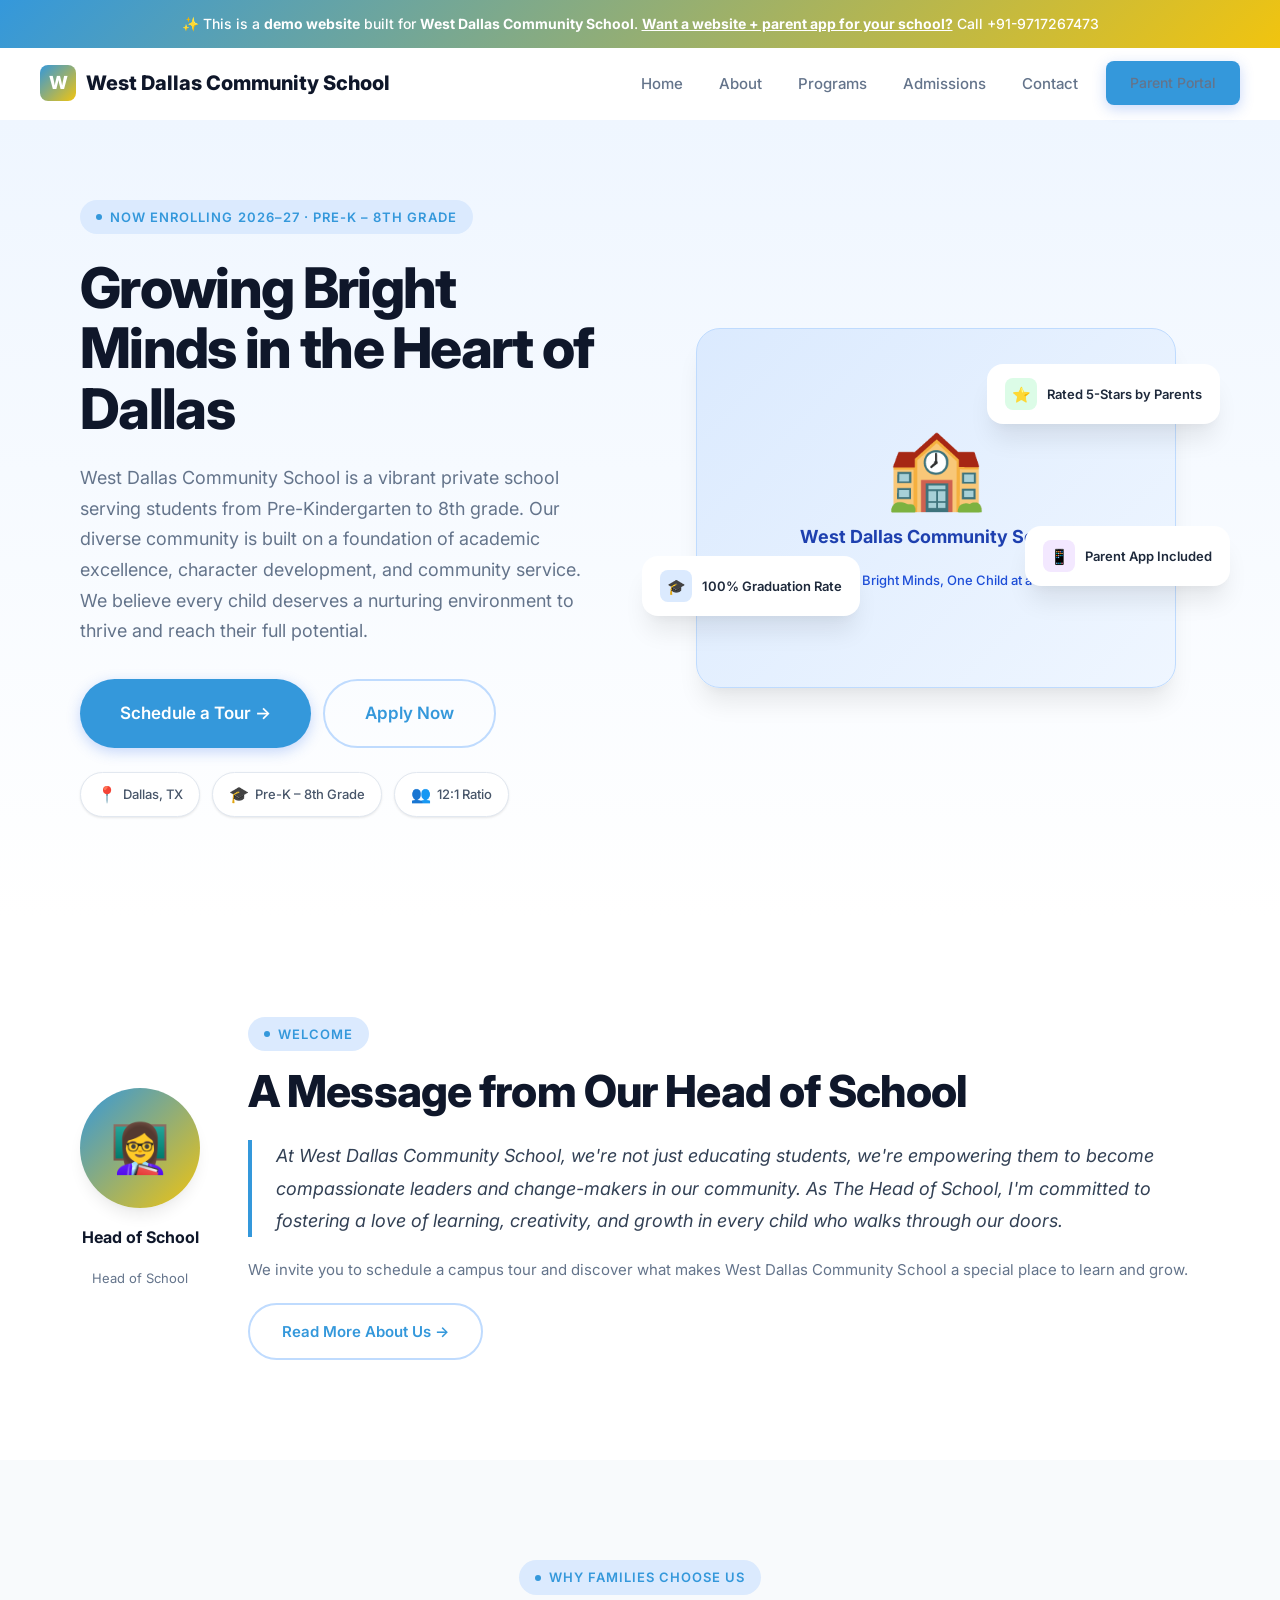
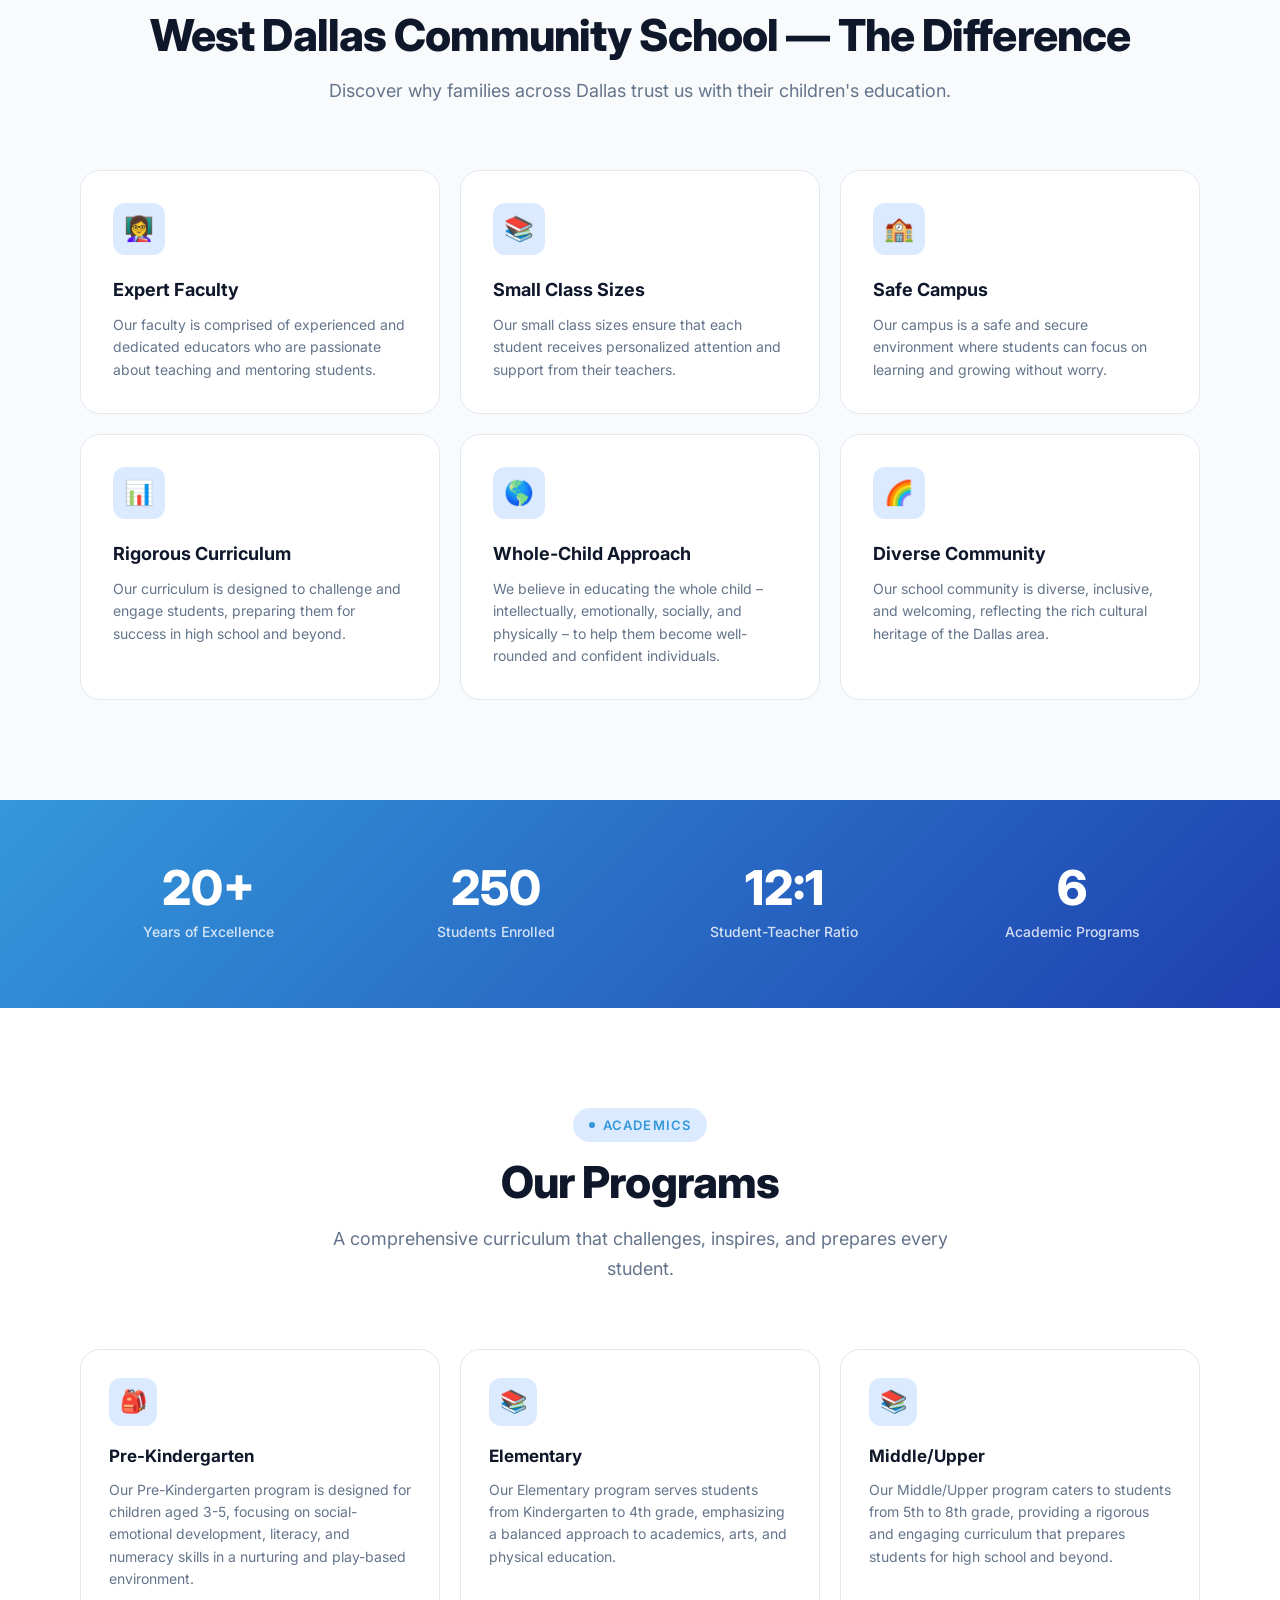
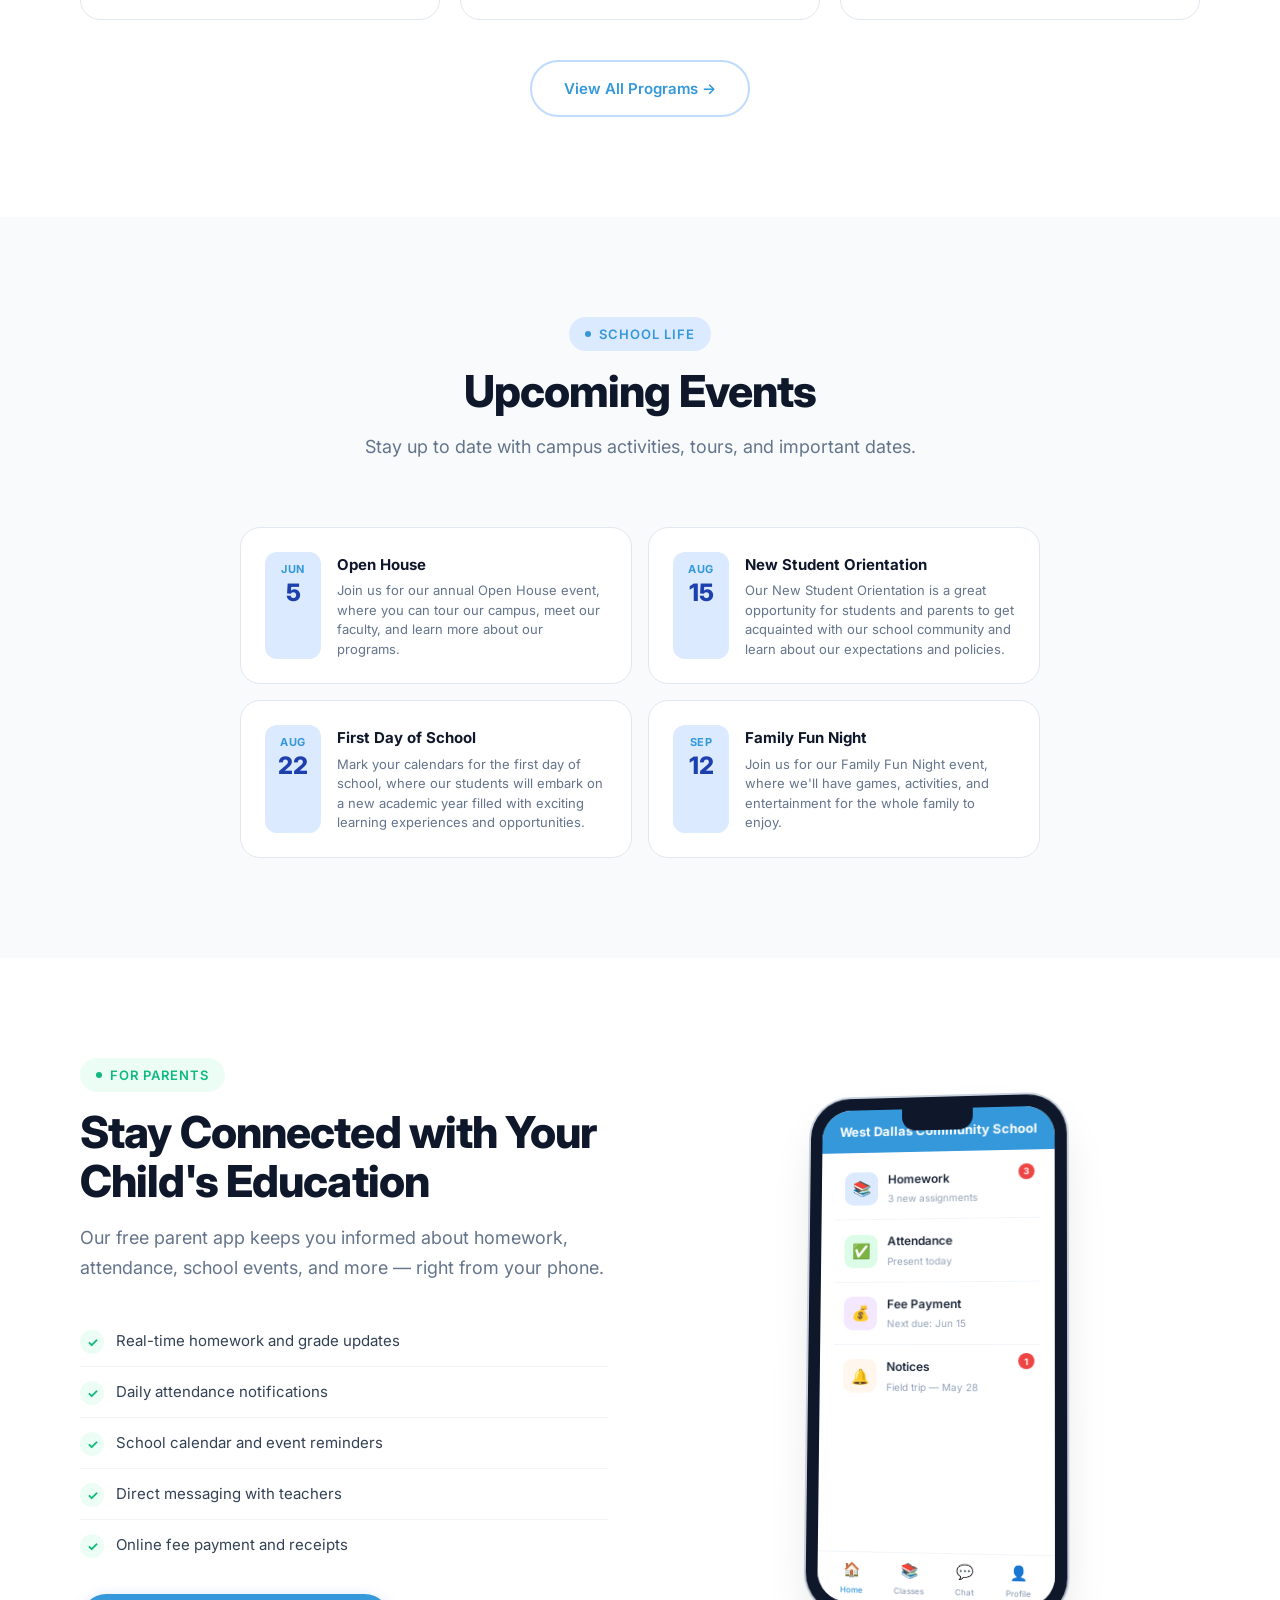
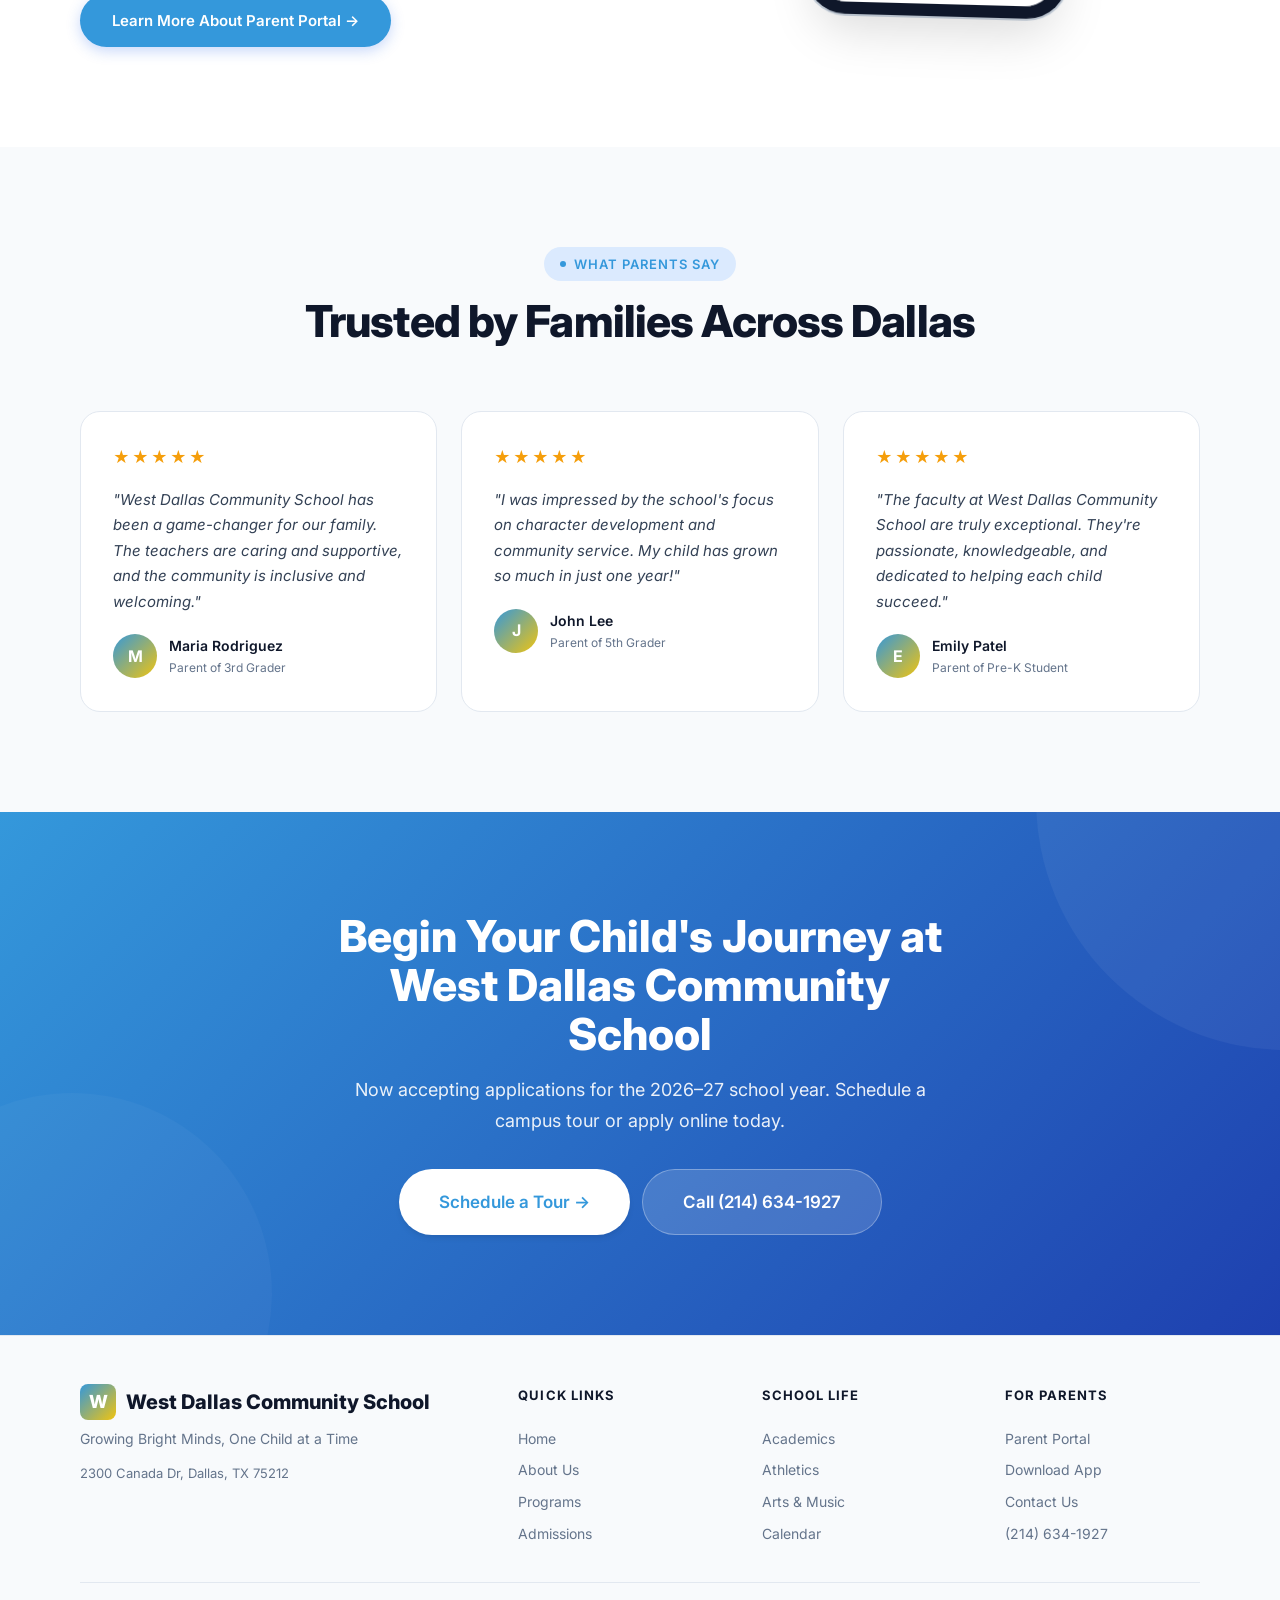
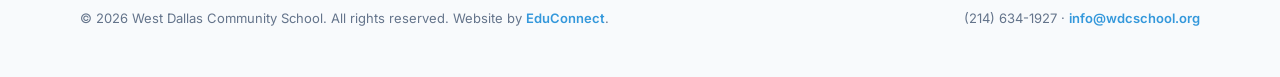
==== commit 19dc522d: "Initial demo site for West Dallas Community School" ====
--- a/index.html
+++ b/index.html
@@ -8,7 +8,7 @@
   <link rel="stylesheet" href="/styles.css"><script src="/main.js" defer></script>
 </head><body><div class="demo-banner">
   ✨ This is a <strong>demo website</strong> built for <strong>West Dallas Community School</strong>.
-  <a href="mailto:rajus9231@gmail.com">Want a website + parent app for your school?</a> Call +91-9717267473
+  <a href="mailto:bhupender@myfirststepschool.com">Want a website + parent app for your school?</a> Call +91-9717267473
 </div>
 <nav class="navbar">
   <a href="/" class="logo"><span class="logo-icon">W</span>West Dallas Community School</a>
@@ -25,8 +25,8 @@
 <section class="hero"><div class="container"><div class="hero-inner">
   <div class="hero-content">
     <div class="badge animate-on-scroll mb-6">Now Enrolling 2026–27 · Pre-K – 8th Grade</div>
-    <h1 class="heading-xl animate-on-scroll mb-6">Empowering Young Minds in West Dallas</h1>
-    <p class="text-lg text-muted animate-on-scroll mb-8">West Dallas Community School is a private, non-profit school in Dallas, Texas, serving students from Pre-Kindergarten to 8th grade. Our mission is to provide a nurturing and inclusive environment that fosters academic excellence, creativity, and character development. We believe every child deserves a high-quality education, regardless of their background.</p>
+    <h1 class="heading-xl animate-on-scroll mb-6">Growing Bright Minds in the Heart of Dallas</h1>
+    <p class="text-lg text-muted animate-on-scroll mb-8">West Dallas Community School is a vibrant private school serving students from Pre-Kindergarten to 8th grade. Our diverse community is built on a foundation of academic excellence, character development, and community service. We believe every child deserves a nurturing environment to thrive and reach their full potential.</p>
     <div class="hero-actions animate-on-scroll">
       <a href="/admissions.html" class="btn btn-primary btn-lg">Schedule a Tour →</a>
       <a href="/admissions.html" class="btn btn-outline btn-lg">Apply Now</a>
@@ -39,7 +39,7 @@
   </div>
   <div class="hero-visual animate-on-scroll">
     <div class="school-illustration"><div class="school-illustration-inner">
-      <div class="school-building">🏫</div><h3>West Dallas Community School</h3><p>Nurturing Minds, Empowering Hearts</p>
+      <div class="school-building">🏫</div><h3>West Dallas Community School</h3><p>Growing Bright Minds, One Child at a Time</p>
     </div></div>
     <div class="float-card card-1"><div class="fc-icon green">⭐</div>Rated 5-Stars by Parents</div>
     <div class="float-card card-2"><div class="fc-icon blue">🎓</div>100% Graduation Rate</div>
@@ -55,7 +55,7 @@
   <div class="welcome-text animate-on-scroll">
     <div class="badge mb-4">Welcome</div>
     <h2 class="heading-lg mb-6">A Message from Our Head of School</h2>
-    <blockquote>As the Head of School, I am proud to lead a community that values the unique qualities of each child. Our dedicated faculty and staff work tirelessly to provide a personalized education that prepares our students for success in college and beyond. I invite you to join our vibrant community and experience the West Dallas Community School difference.</blockquote>
+    <blockquote>At West Dallas Community School, we're not just educating students, we're empowering them to become compassionate leaders and change-makers in our community. As The Head of School, I'm committed to fostering a love of learning, creativity, and growth in every child who walks through our doors.</blockquote>
     <p>We invite you to schedule a campus tour and discover what makes West Dallas Community School a special place to learn and grow.</p>
     <a href="/about.html" class="btn btn-outline" style="margin-top:20px">Read More About Us →</a>
   </div>
@@ -69,22 +69,22 @@
   </div>
   <div class="features-grid">
       <div class="feature-card animate-on-scroll stagger-1">
-        <div class="feature-icon">👩‍🏫</div><h3>Expert Faculty</h3><p>Our experienced teachers are dedicated to providing a high-quality education that prepares students for success in college and beyond.</p>
+        <div class="feature-icon">👩‍🏫</div><h3>Expert Faculty</h3><p>Our faculty is comprised of experienced and dedicated educators who are passionate about teaching and mentoring students.</p>
       </div>
       <div class="feature-card animate-on-scroll stagger-2">
-        <div class="feature-icon">📚</div><h3>Small Class Sizes</h3><p>With small class sizes, our students receive personalized attention and support to excel academically and socially.</p>
+        <div class="feature-icon">📚</div><h3>Small Class Sizes</h3><p>Our small class sizes ensure that each student receives personalized attention and support from their teachers.</p>
       </div>
       <div class="feature-card animate-on-scroll stagger-3">
-        <div class="feature-icon">🏠</div><h3>Safe Campus</h3><p>Our campus is a safe and welcoming environment that promotes a sense of community and belonging among our students and families.</p>
+        <div class="feature-icon">🏫</div><h3>Safe Campus</h3><p>Our campus is a safe and secure environment where students can focus on learning and growing without worry.</p>
       </div>
       <div class="feature-card animate-on-scroll stagger-4">
-        <div class="feature-icon">📊</div><h3>Rigorous Curriculum</h3><p>Our curriculum is designed to challenge students academically, while also fostering creativity, critical thinking, and problem-solving skills.</p>
+        <div class="feature-icon">📊</div><h3>Rigorous Curriculum</h3><p>Our curriculum is designed to challenge and engage students, preparing them for success in high school and beyond.</p>
       </div>
       <div class="feature-card animate-on-scroll stagger-5">
-        <div class="feature-icon">🌎</div><h3>Whole-Child Education</h3><p>We believe in teaching the whole child - academically, socially, emotionally, and physically. Our programs and activities promote character development, teamwork, and leadership skills.</p>
+        <div class="feature-icon">🌎</div><h3>Whole-Child Approach</h3><p>We believe in educating the whole child – intellectually, emotionally, socially, and physically – to help them become well-rounded and confident individuals.</p>
       </div>
       <div class="feature-card animate-on-scroll stagger-6">
-        <div class="feature-icon">👫</div><h3>Community</h3><p>Our community is warm, welcoming, and inclusive. We believe that every child deserves a high-quality education, regardless of their background or circumstances.</p>
+        <div class="feature-icon">🌈</div><h3>Diverse Community</h3><p>Our school community is diverse, inclusive, and welcoming, reflecting the rich cultural heritage of the Dallas area.</p>
       </div></div>
 </div></section>
 
@@ -103,13 +103,13 @@
   </div>
   <div class="programs-grid">
       <div class="program-card animate-on-scroll stagger-1">
-        <div class="program-icon">🎒</div><h3>Pre-Kindergarten</h3><p>Our Pre-Kindergarten program is designed for children aged 3-5, with a focus on play-based learning, socialization, and emotional development. Our experienced teachers use a child-centered approach to foster a love of learning and prepare students for a successful transition to elementary school.</p>
+        <div class="program-icon">🎒</div><h3>Pre-Kindergarten</h3><p>Our Pre-Kindergarten program is designed for children aged 3-5, focusing on social-emotional development, literacy, and numeracy skills in a nurturing and play-based environment.</p>
       </div>
       <div class="program-card animate-on-scroll stagger-2">
-        <div class="program-icon">📚</div><h3>Elementary</h3><p>Our elementary program serves students from Kindergarten to 4th grade, with a focus on literacy, mathematics, science, and social studies. Our small class sizes and experienced teachers ensure that each child receives personalized attention and support to excel academically.</p>
+        <div class="program-icon">📚</div><h3>Elementary</h3><p>Our Elementary program serves students from Kindergarten to 4th grade, emphasizing a balanced approach to academics, arts, and physical education.</p>
       </div>
       <div class="program-card animate-on-scroll stagger-3">
-        <div class="program-icon">📊</div><h3>Middle/Upper</h3><p>Our middle and upper school programs serve students from 5th to 8th grade, with a focus on academic rigor, character development, and extracurricular activities. Our teachers use a project-based approach to engage students in hands-on learning experiences that foster critical thinking, creativity, and problem-solving skills.</p>
+        <div class="program-icon">📚</div><h3>Middle/Upper</h3><p>Our Middle/Upper program caters to students from 5th to 8th grade, providing a rigorous and engaging curriculum that prepares students for high school and beyond.</p>
       </div></div>
   <div class="text-center animate-on-scroll" style="margin-top:40px"><a href="/programs.html" class="btn btn-outline">View All Programs →</a></div>
 </div></section>
@@ -122,16 +122,16 @@
   </div>
   <div class="events-grid"><div class="event-card animate-on-scroll stagger-1">
         <div class="event-date"><div class="month">Jun</div><div class="day">5</div></div>
-        <div class="event-info"><h4>Open House</h4><p>Join us for an evening of tours, meetings with teachers, and information about our programs and admissions process.</p></div>
+        <div class="event-info"><h4>Open House</h4><p>Join us for our annual Open House event, where you can tour our campus, meet our faculty, and learn more about our programs.</p></div>
       </div><div class="event-card animate-on-scroll stagger-2">
-        <div class="event-date"><div class="month">Jun</div><div class="day">10</div></div>
-        <div class="event-info"><h4>Summer Camp Orientation</h4><p>Meet our summer camp staff, learn about our programs, and register for a summer of fun and learning!</p></div>
+        <div class="event-date"><div class="month">Aug</div><div class="day">15</div></div>
+        <div class="event-info"><h4>New Student Orientation</h4><p>Our New Student Orientation is a great opportunity for students and parents to get acquainted with our school community and learn about our expectations and policies.</p></div>
       </div><div class="event-card animate-on-scroll stagger-3">
-        <div class="event-date"><div class="month">Aug</div><div class="day">10</div></div>
-        <div class="event-info"><h4>First Day of School</h4><p>Welcome back to school! Our students return to campus for the new academic year, with a focus on academic rigor, character development, and extracurricular activities.</p></div>
+        <div class="event-date"><div class="month">Aug</div><div class="day">22</div></div>
+        <div class="event-info"><h4>First Day of School</h4><p>Mark your calendars for the first day of school, where our students will embark on a new academic year filled with exciting learning experiences and opportunities.</p></div>
       </div><div class="event-card animate-on-scroll stagger-4">
-        <div class="event-date"><div class="month">Sep</div><div class="day">15</div></div>
-        <div class="event-info"><h4>Parent-Teacher Conferences</h4><p>Join us for parent-teacher conferences, where you'll meet with your child's teachers to discuss their progress and set goals for the remainder of the year.</p></div>
+        <div class="event-date"><div class="month">Sep</div><div class="day">12</div></div>
+        <div class="event-info"><h4>Family Fun Night</h4><p>Join us for our Family Fun Night event, where we'll have games, activities, and entertainment for the whole family to enjoy.</p></div>
       </div></div>
 </div></section>
 
@@ -176,21 +176,21 @@
   <div class="testimonials-grid">
       <div class="testimonial-card animate-on-scroll stagger-1">
         <div class="stars"><span class="star">★</span><span class="star">★</span><span class="star">★</span><span class="star">★</span><span class="star">★</span></div>
-        <p class="testimonial-text">"West Dallas Community School has been a game-changer for our family. The teachers are caring, the classes are small, and the community is warm and welcoming. We love watching our children grow and thrive in this nurturing environment."</p>
+        <p class="testimonial-text">"West Dallas Community School has been a game-changer for our family. The teachers are caring and supportive, and the community is inclusive and welcoming."</p>
         <div class="testimonial-author"><div class="author-avatar">M</div>
         <div class="author-info"><div class="author-name">Maria Rodriguez</div><div class="author-role">Parent of 3rd Grader</div></div></div>
       </div>
       <div class="testimonial-card animate-on-scroll stagger-2">
         <div class="stars"><span class="star">★</span><span class="star">★</span><span class="star">★</span><span class="star">★</span><span class="star">★</span></div>
-        <p class="testimonial-text">"I was blown away by the level of academic rigor and the attention to detail that the teachers provide. My child is excelling in ways that we never thought possible. West Dallas Community School is truly a gem in the heart of Dallas."</p>
+        <p class="testimonial-text">"I was impressed by the school's focus on character development and community service. My child has grown so much in just one year!"</p>
         <div class="testimonial-author"><div class="author-avatar">J</div>
         <div class="author-info"><div class="author-name">John Lee</div><div class="author-role">Parent of 5th Grader</div></div></div>
       </div>
       <div class="testimonial-card animate-on-scroll stagger-3">
         <div class="stars"><span class="star">★</span><span class="star">★</span><span class="star">★</span><span class="star">★</span><span class="star">★</span></div>
-        <p class="testimonial-text">"We chose West Dallas Community School because of its commitment to whole-child education. Our child is excelling academically, socially, and emotionally, and we couldn't be prouder of the person they're becoming. The school's community is like a second family to us."</p>
+        <p class="testimonial-text">"The faculty at West Dallas Community School are truly exceptional. They're passionate, knowledgeable, and dedicated to helping each child succeed."</p>
         <div class="testimonial-author"><div class="author-avatar">E</div>
-        <div class="author-info"><div class="author-name">Emily Garcia</div><div class="author-role">Parent of Kindergartener</div></div></div>
+        <div class="author-info"><div class="author-name">Emily Patel</div><div class="author-role">Parent of Pre-K Student</div></div></div>
       </div></div>
 </div></section>
 
@@ -207,7 +207,7 @@
     <div class="footer-grid">
       <div class="footer-brand">
         <div class="logo" style="margin-bottom:8px"><span class="logo-icon">W</span>West Dallas Community School</div>
-        <p>Nurturing Minds, Empowering Hearts</p>
+        <p>Growing Bright Minds, One Child at a Time</p>
         <p style="margin-top:12px;font-size:13px">2300 Canada Dr, Dallas, TX 75212</p>
       </div>
       <div class="footer-col"><h4>Quick Links</h4><a href="/">Home</a><a href="/about.html">About Us</a><a href="/programs.html">Programs</a><a href="/admissions.html">Admissions</a></div>
@@ -215,7 +215,7 @@
       <div class="footer-col"><h4>For Parents</h4><a href="/parents.html">Parent Portal</a><a href="/parents.html">Download App</a><a href="/contact.html">Contact Us</a><a href="tel:(214) 634-1927">(214) 634-1927</a></div>
     </div>
     <div class="footer-bottom">
-      <p>&copy; 2026 West Dallas Community School. All rights reserved. Website by <a href="mailto:rajus9231@gmail.com">EduConnect</a>.</p>
+      <p>&copy; 2026 West Dallas Community School. All rights reserved. Website by <a href="mailto:bhupender@myfirststepschool.com">EduConnect</a>.</p>
       <p>(214) 634-1927 &middot; <a href="mailto:info@wdcschool.org">info@wdcschool.org</a></p>
     </div>
   </div>
--- a/styles.css
+++ b/styles.css
@@ -2,7 +2,7 @@
 :root{
   --primary:#3498db;--primary-50:#eff6ff;--primary-100:#dbeafe;--primary-200:#bfdbfe;
   --primary-500:#3498db;--primary-600:#1d4ed8;--primary-700:#1e40af;
-  --secondary:#2ecc71;--accent:#10b981;--accent-50:#ecfdf5;
+  --secondary:#f1c40f;--accent:#10b981;--accent-50:#ecfdf5;
   --white:#fff;--gray-50:#f8fafc;--gray-100:#f1f5f9;--gray-200:#e2e8f0;--gray-300:#cbd5e1;
   --gray-400:#94a3b8;--gray-500:#64748b;--gray-600:#475569;--gray-700:#334155;
   --gray-800:#1e293b;--gray-900:#0f172a;
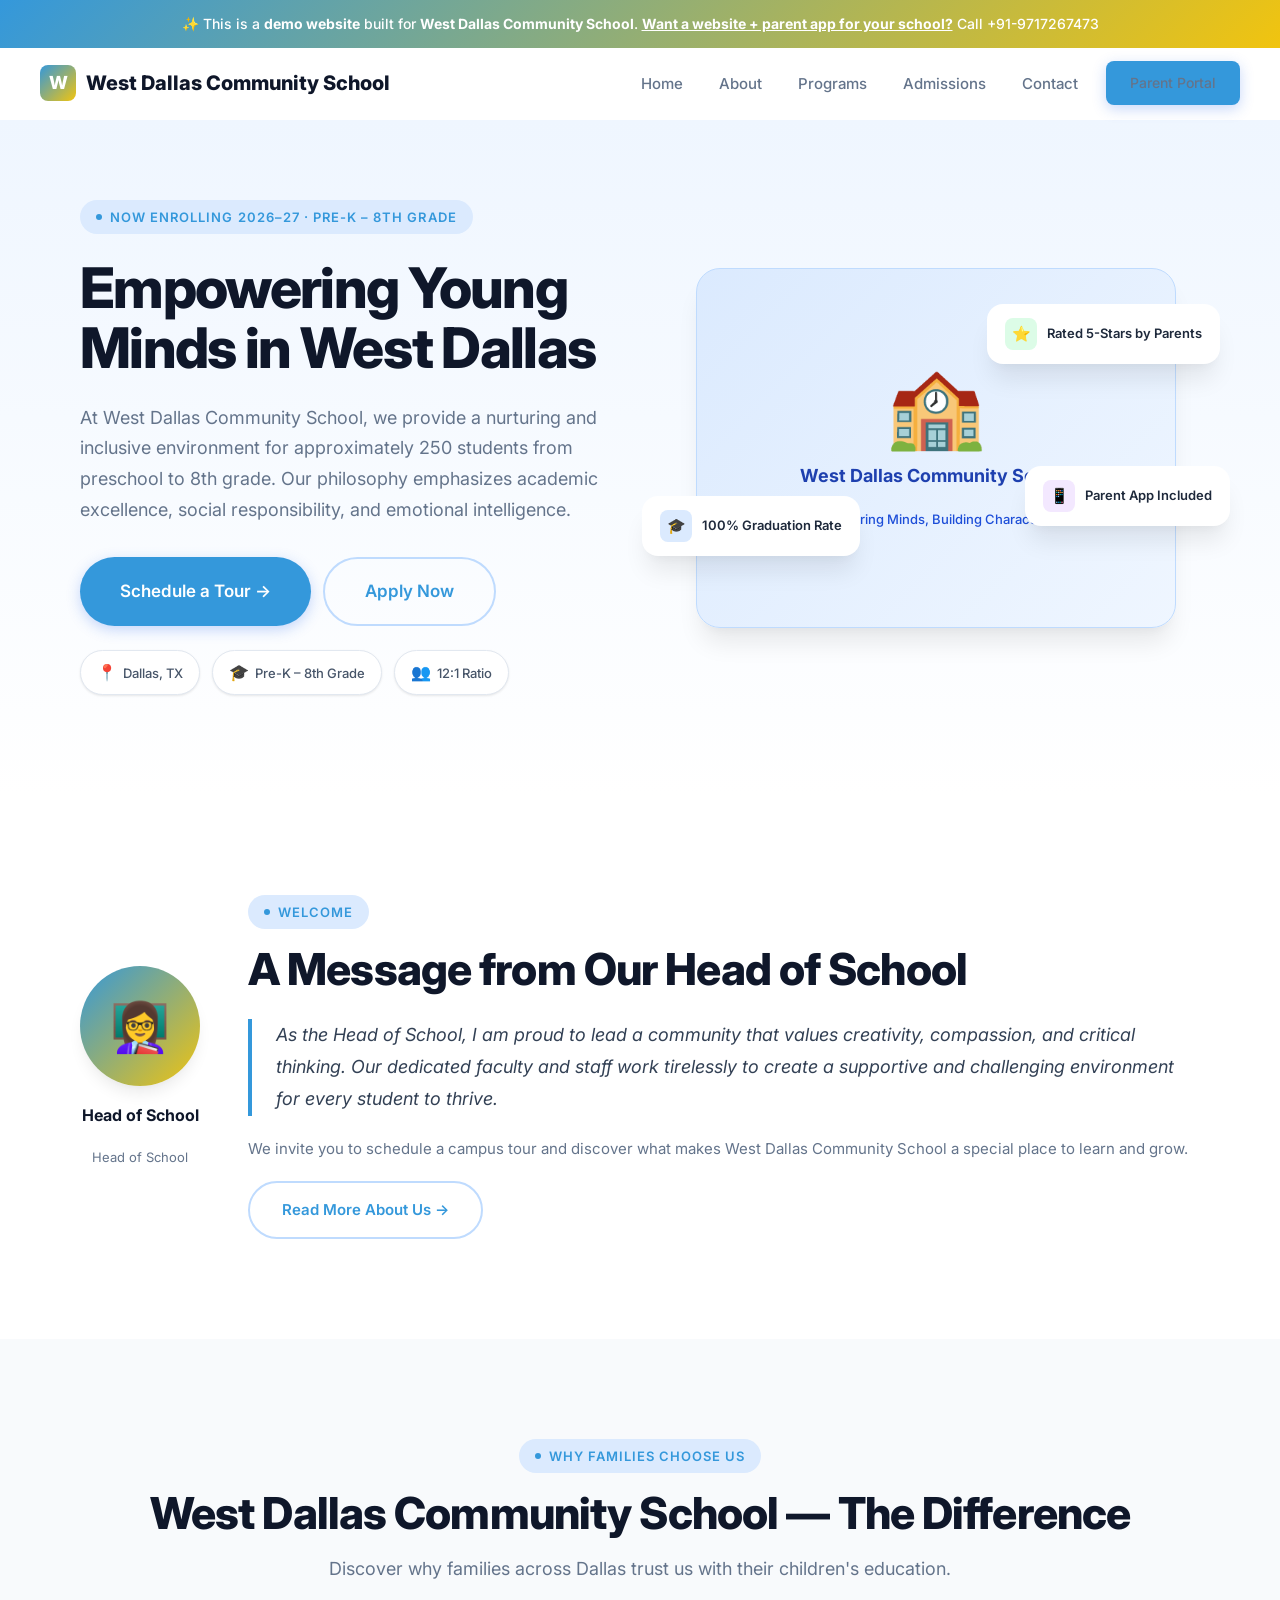
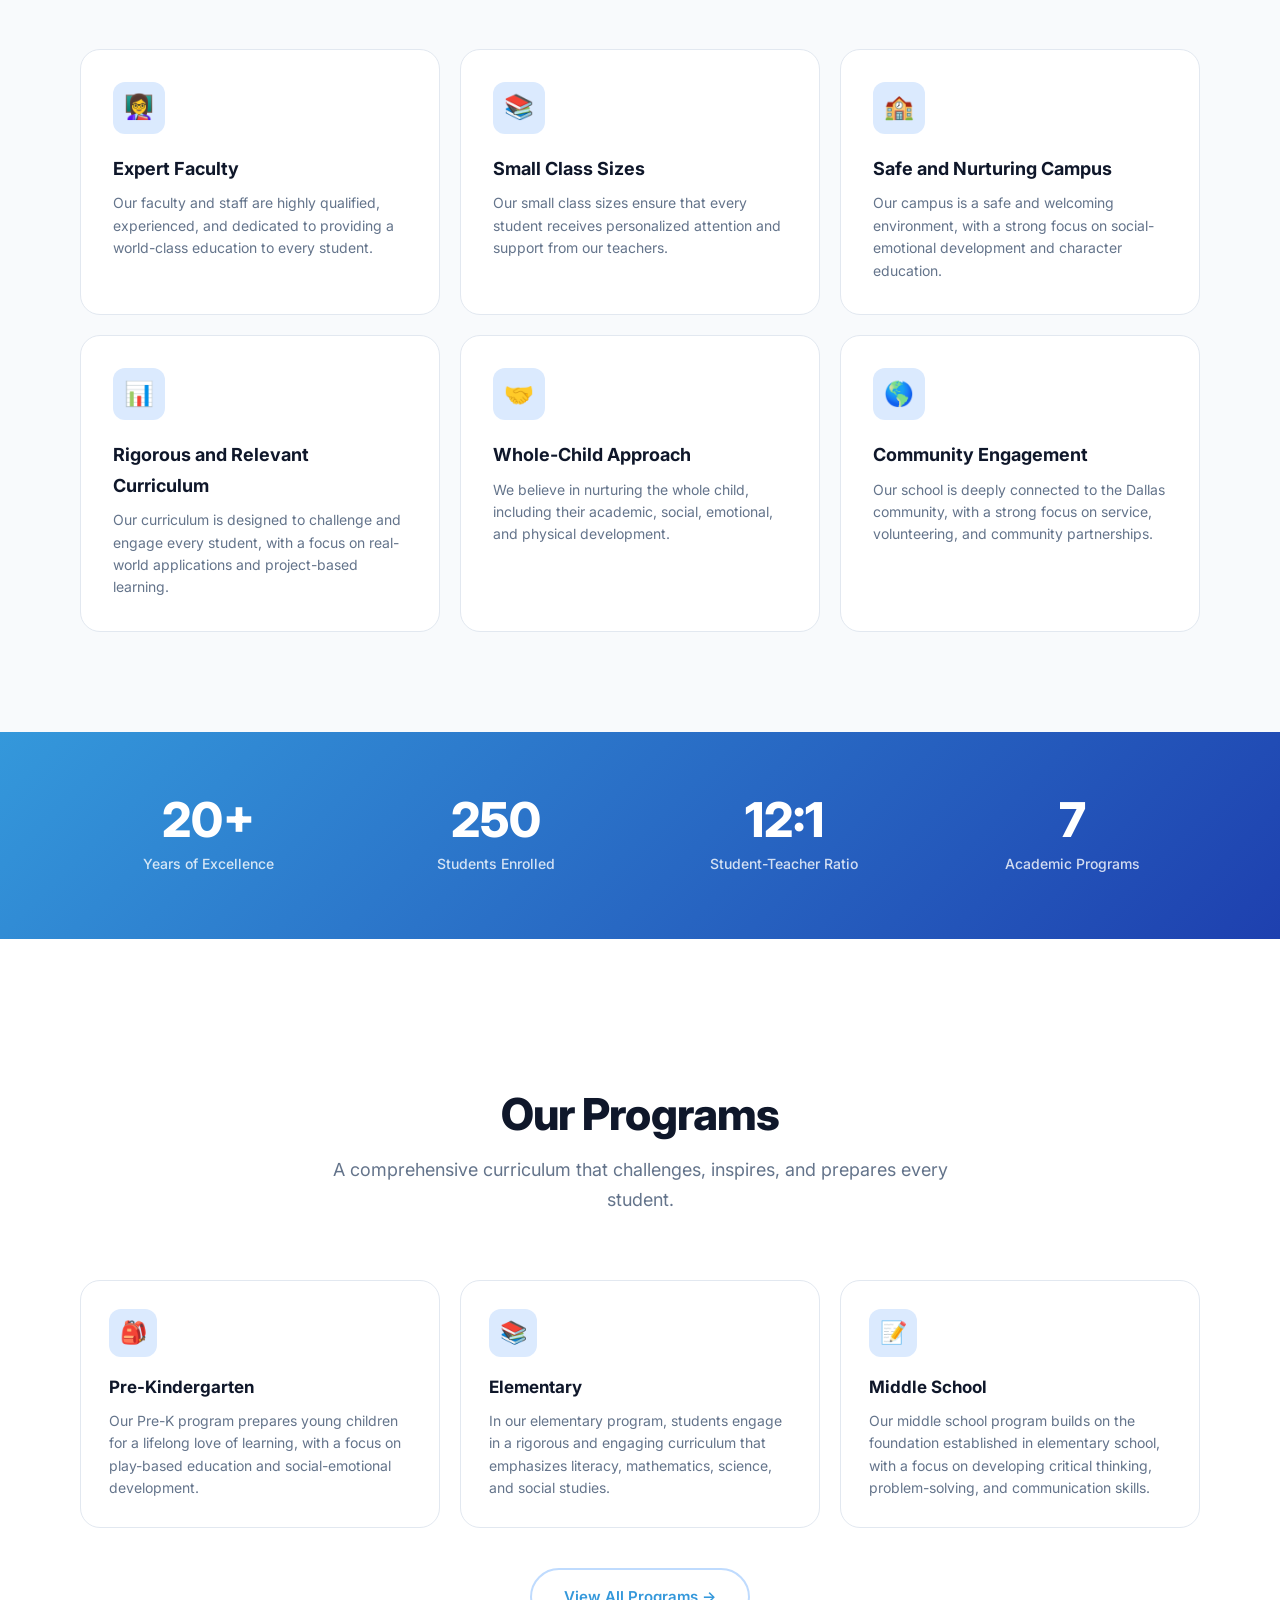
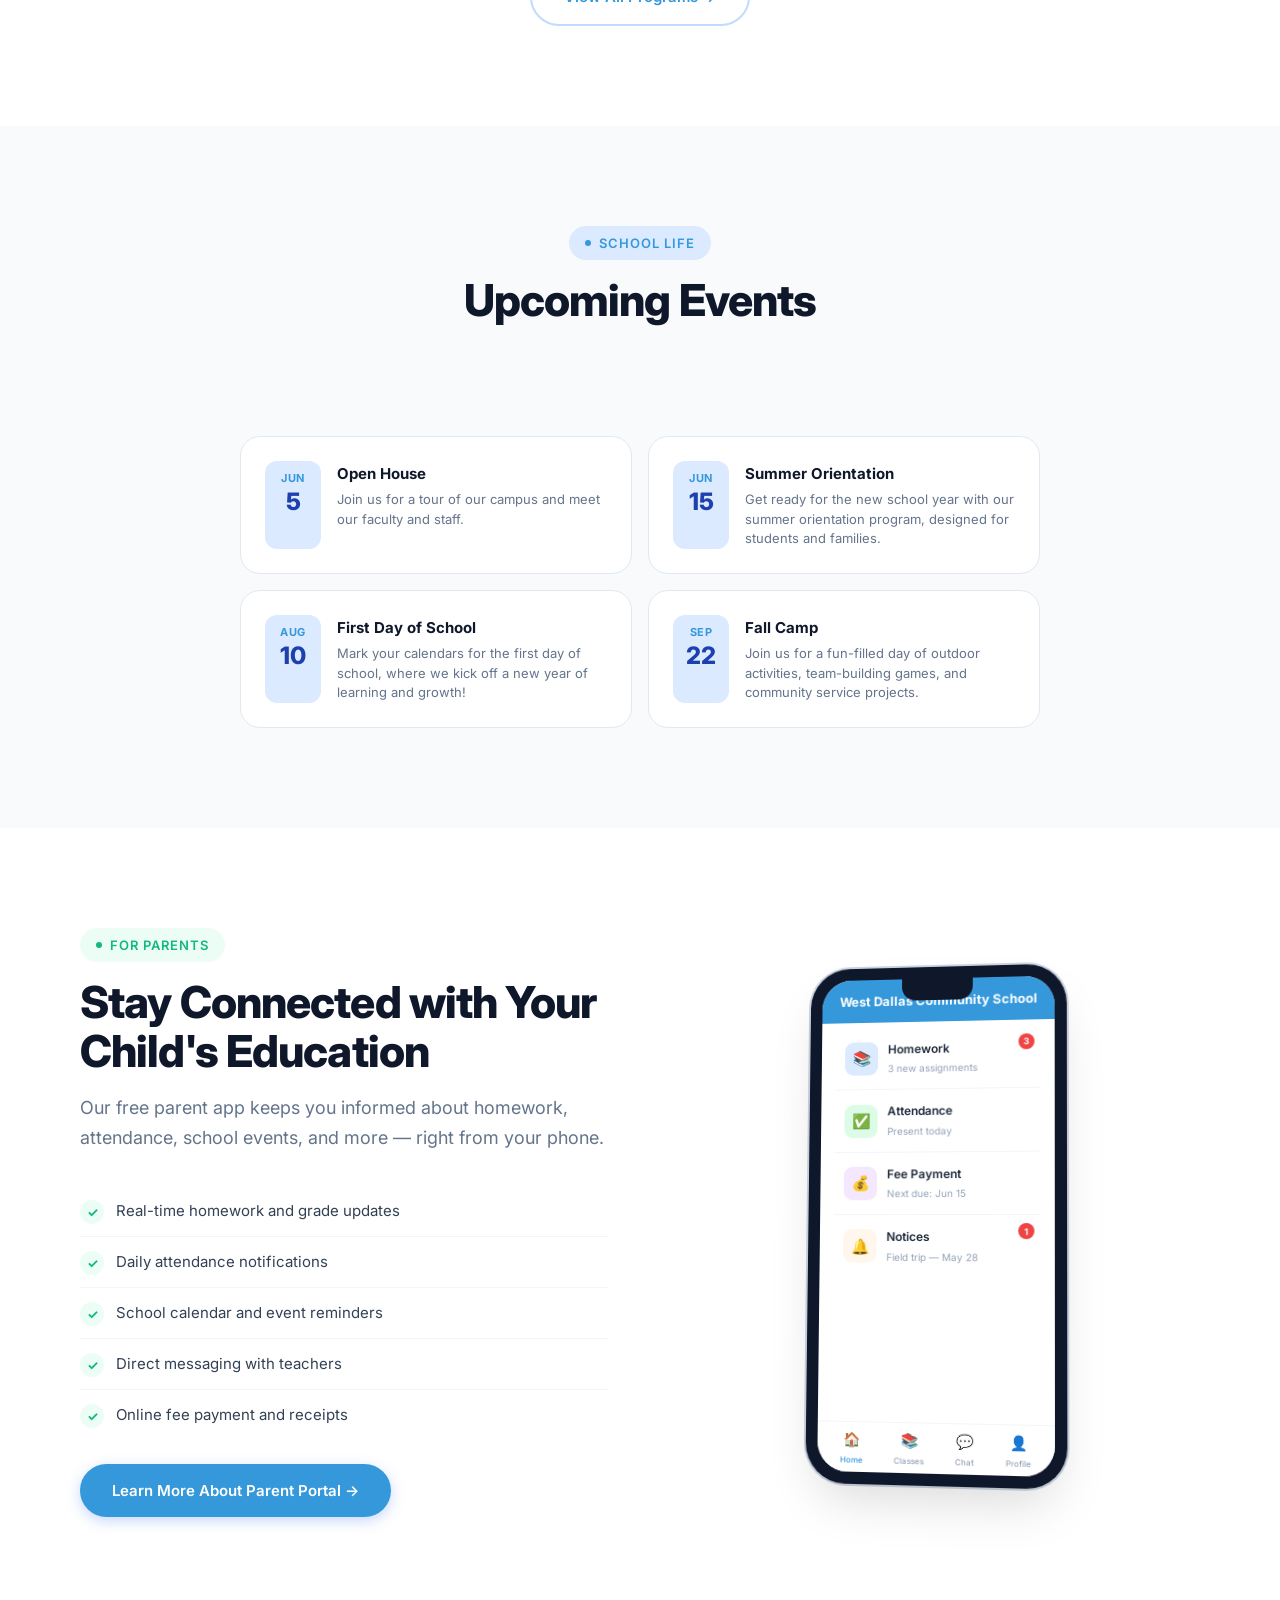
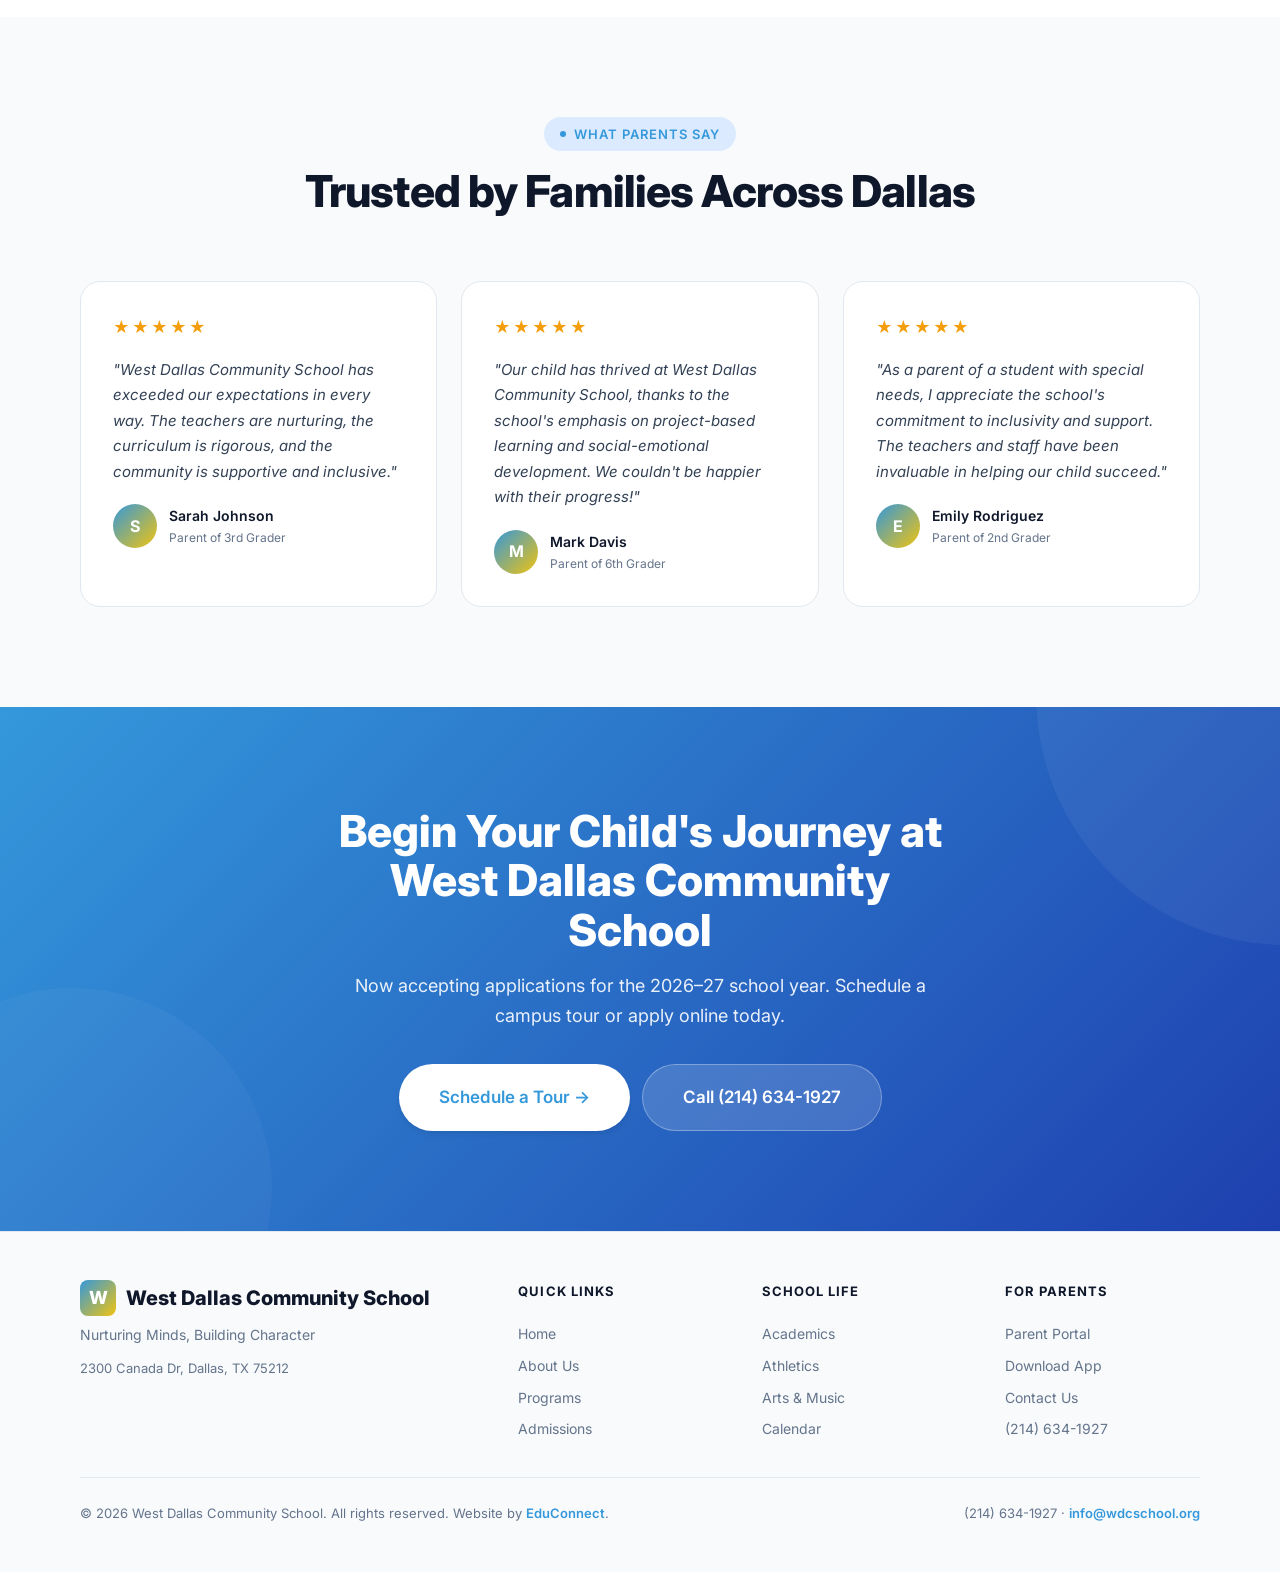
==== commit f9962293: "Initial demo site for West Dallas Community School" ====
--- a/index.html
+++ b/index.html
@@ -25,8 +25,8 @@
 <section class="hero"><div class="container"><div class="hero-inner">
   <div class="hero-content">
     <div class="badge animate-on-scroll mb-6">Now Enrolling 2026–27 · Pre-K – 8th Grade</div>
-    <h1 class="heading-xl animate-on-scroll mb-6">Growing Bright Minds in the Heart of Dallas</h1>
-    <p class="text-lg text-muted animate-on-scroll mb-8">West Dallas Community School is a vibrant private school serving students from Pre-Kindergarten to 8th grade. Our diverse community is built on a foundation of academic excellence, character development, and community service. We believe every child deserves a nurturing environment to thrive and reach their full potential.</p>
+    <h1 class="heading-xl animate-on-scroll mb-6">Empowering Young Minds in West Dallas</h1>
+    <p class="text-lg text-muted animate-on-scroll mb-8">At West Dallas Community School, we provide a nurturing and inclusive environment for approximately 250 students from preschool to 8th grade. Our philosophy emphasizes academic excellence, social responsibility, and emotional intelligence.</p>
     <div class="hero-actions animate-on-scroll">
       <a href="/admissions.html" class="btn btn-primary btn-lg">Schedule a Tour →</a>
       <a href="/admissions.html" class="btn btn-outline btn-lg">Apply Now</a>
@@ -39,7 +39,7 @@
   </div>
   <div class="hero-visual animate-on-scroll">
     <div class="school-illustration"><div class="school-illustration-inner">
-      <div class="school-building">🏫</div><h3>West Dallas Community School</h3><p>Growing Bright Minds, One Child at a Time</p>
+      <div class="school-building">🏫</div><h3>West Dallas Community School</h3><p>Nurturing Minds, Building Character</p>
     </div></div>
     <div class="float-card card-1"><div class="fc-icon green">⭐</div>Rated 5-Stars by Parents</div>
     <div class="float-card card-2"><div class="fc-icon blue">🎓</div>100% Graduation Rate</div>
@@ -55,7 +55,7 @@
   <div class="welcome-text animate-on-scroll">
     <div class="badge mb-4">Welcome</div>
     <h2 class="heading-lg mb-6">A Message from Our Head of School</h2>
-    <blockquote>At West Dallas Community School, we're not just educating students, we're empowering them to become compassionate leaders and change-makers in our community. As The Head of School, I'm committed to fostering a love of learning, creativity, and growth in every child who walks through our doors.</blockquote>
+    <blockquote>As the Head of School, I am proud to lead a community that values creativity, compassion, and critical thinking. Our dedicated faculty and staff work tirelessly to create a supportive and challenging environment for every student to thrive.</blockquote>
     <p>We invite you to schedule a campus tour and discover what makes West Dallas Community School a special place to learn and grow.</p>
     <a href="/about.html" class="btn btn-outline" style="margin-top:20px">Read More About Us →</a>
   </div>
@@ -69,22 +69,22 @@
   </div>
   <div class="features-grid">
       <div class="feature-card animate-on-scroll stagger-1">
-        <div class="feature-icon">👩‍🏫</div><h3>Expert Faculty</h3><p>Our faculty is comprised of experienced and dedicated educators who are passionate about teaching and mentoring students.</p>
+        <div class="feature-icon">👩‍🏫</div><h3>Expert Faculty</h3><p>Our faculty and staff are highly qualified, experienced, and dedicated to providing a world-class education to every student.</p>
       </div>
       <div class="feature-card animate-on-scroll stagger-2">
-        <div class="feature-icon">📚</div><h3>Small Class Sizes</h3><p>Our small class sizes ensure that each student receives personalized attention and support from their teachers.</p>
+        <div class="feature-icon">📚</div><h3>Small Class Sizes</h3><p>Our small class sizes ensure that every student receives personalized attention and support from our teachers.</p>
       </div>
       <div class="feature-card animate-on-scroll stagger-3">
-        <div class="feature-icon">🏫</div><h3>Safe Campus</h3><p>Our campus is a safe and secure environment where students can focus on learning and growing without worry.</p>
+        <div class="feature-icon">🏫</div><h3>Safe and Nurturing Campus</h3><p>Our campus is a safe and welcoming environment, with a strong focus on social-emotional development and character education.</p>
       </div>
       <div class="feature-card animate-on-scroll stagger-4">
-        <div class="feature-icon">📊</div><h3>Rigorous Curriculum</h3><p>Our curriculum is designed to challenge and engage students, preparing them for success in high school and beyond.</p>
+        <div class="feature-icon">📊</div><h3>Rigorous and Relevant Curriculum</h3><p>Our curriculum is designed to challenge and engage every student, with a focus on real-world applications and project-based learning.</p>
       </div>
       <div class="feature-card animate-on-scroll stagger-5">
-        <div class="feature-icon">🌎</div><h3>Whole-Child Approach</h3><p>We believe in educating the whole child – intellectually, emotionally, socially, and physically – to help them become well-rounded and confident individuals.</p>
+        <div class="feature-icon">🤝</div><h3>Whole-Child Approach</h3><p>We believe in nurturing the whole child, including their academic, social, emotional, and physical development.</p>
       </div>
       <div class="feature-card animate-on-scroll stagger-6">
-        <div class="feature-icon">🌈</div><h3>Diverse Community</h3><p>Our school community is diverse, inclusive, and welcoming, reflecting the rich cultural heritage of the Dallas area.</p>
+        <div class="feature-icon">🌎</div><h3>Community Engagement</h3><p>Our school is deeply connected to the Dallas community, with a strong focus on service, volunteering, and community partnerships.</p>
       </div></div>
 </div></section>
 
@@ -92,7 +92,7 @@
   <div class="animate-on-scroll stagger-1"><div class="stat-value" data-count="20" data-suffix="+">0+</div><div class="stat-label">Years of Excellence</div></div>
   <div class="animate-on-scroll stagger-2"><div class="stat-value" data-count="250">0</div><div class="stat-label">Students Enrolled</div></div>
   <div class="animate-on-scroll stagger-3"><div class="stat-value">12:1</div><div class="stat-label">Student-Teacher Ratio</div></div>
-  <div class="animate-on-scroll stagger-4"><div class="stat-value" data-count="6">0</div><div class="stat-label">Academic Programs</div></div>
+  <div class="animate-on-scroll stagger-4"><div class="stat-value" data-count="7">0</div><div class="stat-label">Academic Programs</div></div>
 </div></div></section>
 
 <section class="programs-section section-padding"><div class="container">
@@ -103,13 +103,13 @@
   </div>
   <div class="programs-grid">
       <div class="program-card animate-on-scroll stagger-1">
-        <div class="program-icon">🎒</div><h3>Pre-Kindergarten</h3><p>Our Pre-Kindergarten program is designed for children aged 3-5, focusing on social-emotional development, literacy, and numeracy skills in a nurturing and play-based environment.</p>
+        <div class="program-icon">🎒</div><h3>Pre-Kindergarten</h3><p>Our Pre-K program prepares young children for a lifelong love of learning, with a focus on play-based education and social-emotional development.</p>
       </div>
       <div class="program-card animate-on-scroll stagger-2">
-        <div class="program-icon">📚</div><h3>Elementary</h3><p>Our Elementary program serves students from Kindergarten to 4th grade, emphasizing a balanced approach to academics, arts, and physical education.</p>
+        <div class="program-icon">📚</div><h3>Elementary</h3><p>In our elementary program, students engage in a rigorous and engaging curriculum that emphasizes literacy, mathematics, science, and social studies.</p>
       </div>
       <div class="program-card animate-on-scroll stagger-3">
-        <div class="program-icon">📚</div><h3>Middle/Upper</h3><p>Our Middle/Upper program caters to students from 5th to 8th grade, providing a rigorous and engaging curriculum that prepares students for high school and beyond.</p>
+        <div class="program-icon">📝</div><h3>Middle School</h3><p>Our middle school program builds on the foundation established in elementary school, with a focus on developing critical thinking, problem-solving, and communication skills.</p>
       </div></div>
   <div class="text-center animate-on-scroll" style="margin-top:40px"><a href="/programs.html" class="btn btn-outline">View All Programs →</a></div>
 </div></section>
@@ -122,16 +122,16 @@
   </div>
   <div class="events-grid"><div class="event-card animate-on-scroll stagger-1">
         <div class="event-date"><div class="month">Jun</div><div class="day">5</div></div>
-        <div class="event-info"><h4>Open House</h4><p>Join us for our annual Open House event, where you can tour our campus, meet our faculty, and learn more about our programs.</p></div>
+        <div class="event-info"><h4>Open House</h4><p>Join us for a tour of our campus and meet our faculty and staff.</p></div>
       </div><div class="event-card animate-on-scroll stagger-2">
-        <div class="event-date"><div class="month">Aug</div><div class="day">15</div></div>
-        <div class="event-info"><h4>New Student Orientation</h4><p>Our New Student Orientation is a great opportunity for students and parents to get acquainted with our school community and learn about our expectations and policies.</p></div>
+        <div class="event-date"><div class="month">Jun</div><div class="day">15</div></div>
+        <div class="event-info"><h4>Summer Orientation</h4><p>Get ready for the new school year with our summer orientation program, designed for students and families.</p></div>
       </div><div class="event-card animate-on-scroll stagger-3">
-        <div class="event-date"><div class="month">Aug</div><div class="day">22</div></div>
-        <div class="event-info"><h4>First Day of School</h4><p>Mark your calendars for the first day of school, where our students will embark on a new academic year filled with exciting learning experiences and opportunities.</p></div>
+        <div class="event-date"><div class="month">Aug</div><div class="day">10</div></div>
+        <div class="event-info"><h4>First Day of School</h4><p>Mark your calendars for the first day of school, where we kick off a new year of learning and growth!</p></div>
       </div><div class="event-card animate-on-scroll stagger-4">
-        <div class="event-date"><div class="month">Sep</div><div class="day">12</div></div>
-        <div class="event-info"><h4>Family Fun Night</h4><p>Join us for our Family Fun Night event, where we'll have games, activities, and entertainment for the whole family to enjoy.</p></div>
+        <div class="event-date"><div class="month">Sep</div><div class="day">22</div></div>
+        <div class="event-info"><h4>Fall Camp</h4><p>Join us for a fun-filled day of outdoor activities, team-building games, and community service projects.</p></div>
       </div></div>
 </div></section>
 
@@ -176,21 +176,21 @@
   <div class="testimonials-grid">
       <div class="testimonial-card animate-on-scroll stagger-1">
         <div class="stars"><span class="star">★</span><span class="star">★</span><span class="star">★</span><span class="star">★</span><span class="star">★</span></div>
-        <p class="testimonial-text">"West Dallas Community School has been a game-changer for our family. The teachers are caring and supportive, and the community is inclusive and welcoming."</p>
-        <div class="testimonial-author"><div class="author-avatar">M</div>
-        <div class="author-info"><div class="author-name">Maria Rodriguez</div><div class="author-role">Parent of 3rd Grader</div></div></div>
+        <p class="testimonial-text">"West Dallas Community School has exceeded our expectations in every way. The teachers are nurturing, the curriculum is rigorous, and the community is supportive and inclusive."</p>
+        <div class="testimonial-author"><div class="author-avatar">S</div>
+        <div class="author-info"><div class="author-name">Sarah Johnson</div><div class="author-role">Parent of 3rd Grader</div></div></div>
       </div>
       <div class="testimonial-card animate-on-scroll stagger-2">
         <div class="stars"><span class="star">★</span><span class="star">★</span><span class="star">★</span><span class="star">★</span><span class="star">★</span></div>
-        <p class="testimonial-text">"I was impressed by the school's focus on character development and community service. My child has grown so much in just one year!"</p>
-        <div class="testimonial-author"><div class="author-avatar">J</div>
-        <div class="author-info"><div class="author-name">John Lee</div><div class="author-role">Parent of 5th Grader</div></div></div>
+        <p class="testimonial-text">"Our child has thrived at West Dallas Community School, thanks to the school's emphasis on project-based learning and social-emotional development. We couldn't be happier with their progress!"</p>
+        <div class="testimonial-author"><div class="author-avatar">M</div>
+        <div class="author-info"><div class="author-name">Mark Davis</div><div class="author-role">Parent of 6th Grader</div></div></div>
       </div>
       <div class="testimonial-card animate-on-scroll stagger-3">
         <div class="stars"><span class="star">★</span><span class="star">★</span><span class="star">★</span><span class="star">★</span><span class="star">★</span></div>
-        <p class="testimonial-text">"The faculty at West Dallas Community School are truly exceptional. They're passionate, knowledgeable, and dedicated to helping each child succeed."</p>
+        <p class="testimonial-text">"As a parent of a student with special needs, I appreciate the school's commitment to inclusivity and support. The teachers and staff have been invaluable in helping our child succeed."</p>
         <div class="testimonial-author"><div class="author-avatar">E</div>
-        <div class="author-info"><div class="author-name">Emily Patel</div><div class="author-role">Parent of Pre-K Student</div></div></div>
+        <div class="author-info"><div class="author-name">Emily Rodriguez</div><div class="author-role">Parent of 2nd Grader</div></div></div>
       </div></div>
 </div></section>
 
@@ -207,7 +207,7 @@
     <div class="footer-grid">
       <div class="footer-brand">
         <div class="logo" style="margin-bottom:8px"><span class="logo-icon">W</span>West Dallas Community School</div>
-        <p>Growing Bright Minds, One Child at a Time</p>
+        <p>Nurturing Minds, Building Character</p>
         <p style="margin-top:12px;font-size:13px">2300 Canada Dr, Dallas, TX 75212</p>
       </div>
       <div class="footer-col"><h4>Quick Links</h4><a href="/">Home</a><a href="/about.html">About Us</a><a href="/programs.html">Programs</a><a href="/admissions.html">Admissions</a></div>
